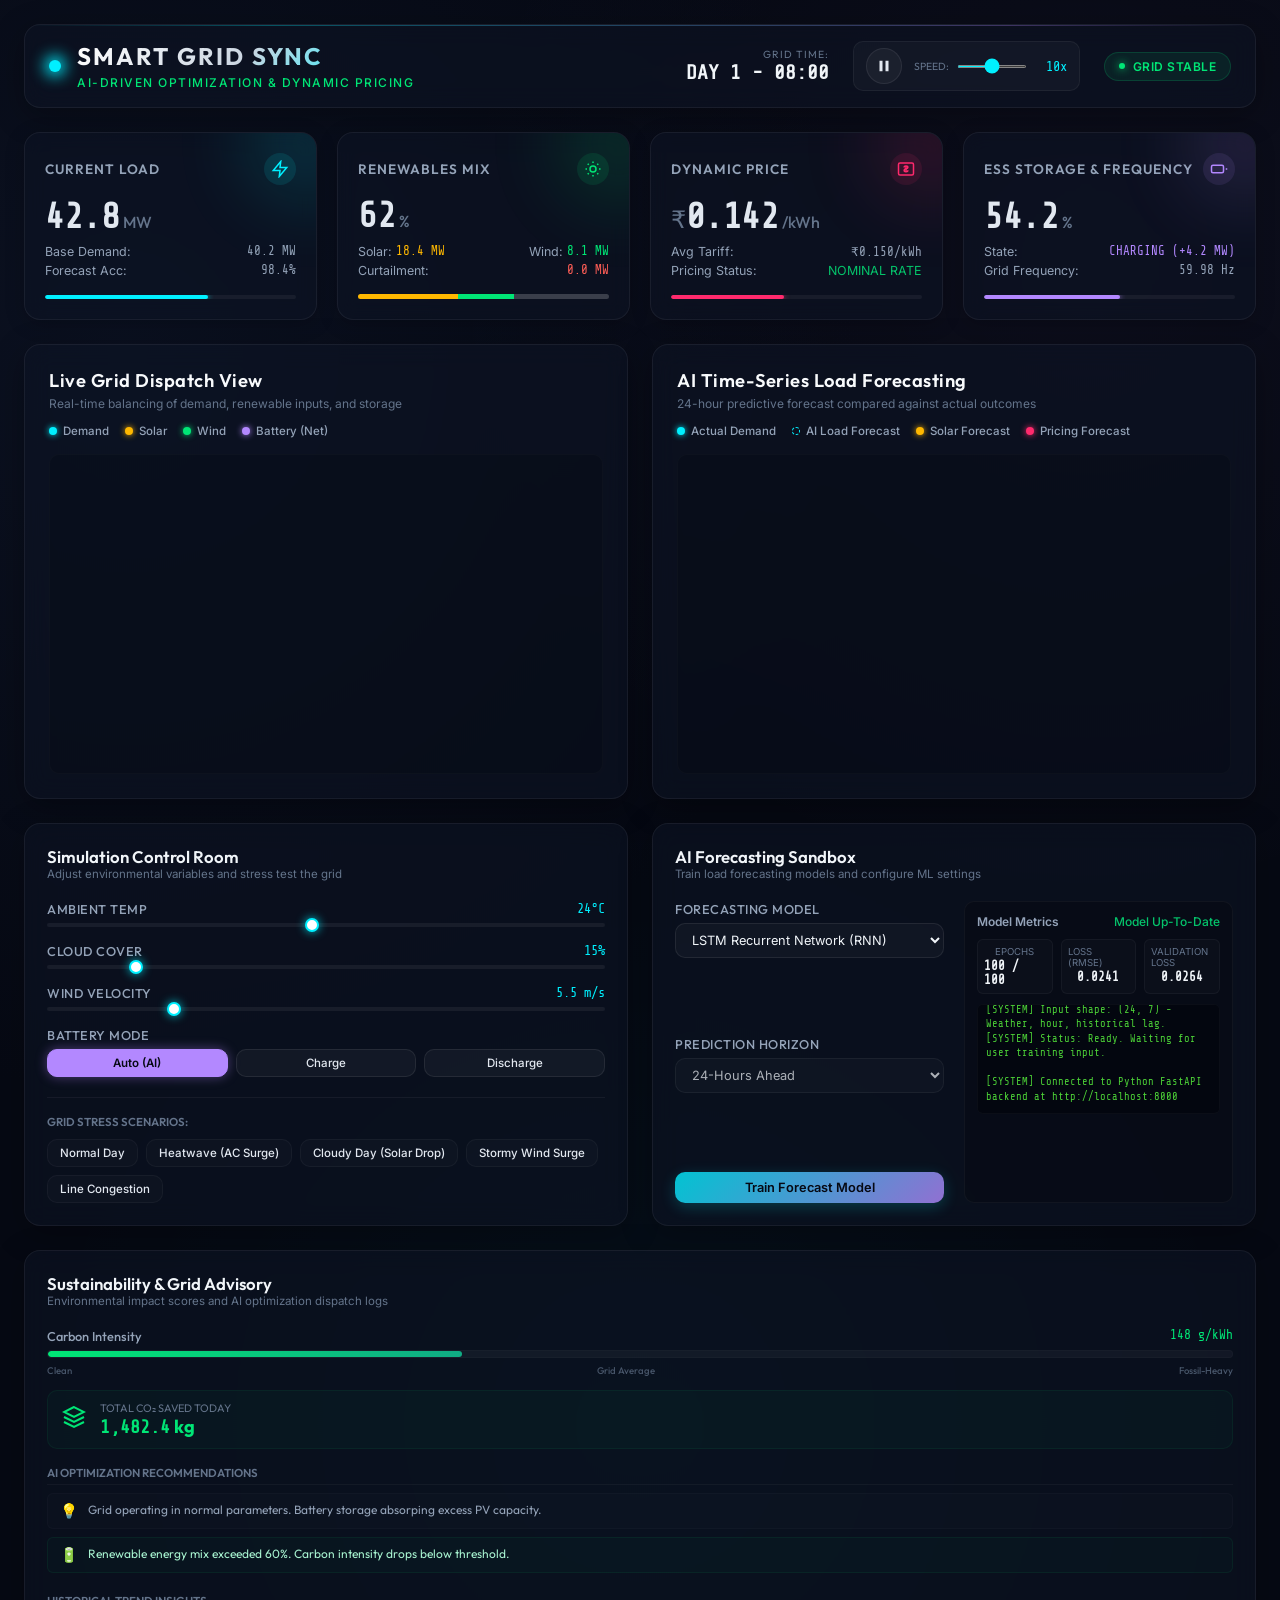
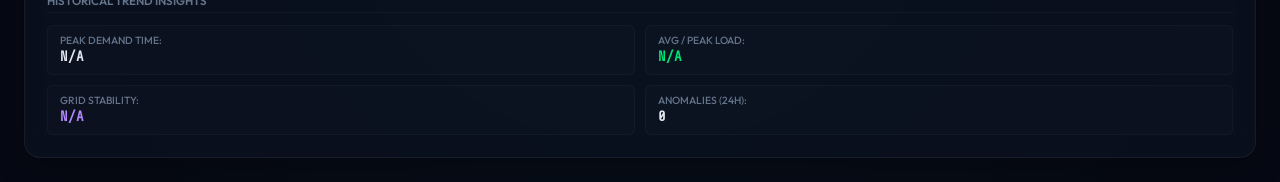
==== frontend/index.html @ a955335d "Implement advanced grid analytics: statistical anomaly detection, 24-hour historical trend analysis," ====
<!DOCTYPE html>
<html lang="en">
<head>
    <meta charset="UTF-8">
    <meta name="viewport" content="width=device-width, initial-scale=1.0">
    <title>Smart Grid Sync | AI-Driven Electricity Pricing & Load Forecasting</title>
    <!-- Modern typography styling -->
    <link rel="preconnect" href="https://fonts.googleapis.com">
    <link rel="preconnect" href="https://fonts.gstatic.com" crossorigin>
    <link href="https://fonts.googleapis.com/css2?family=Outfit:wght@300;400;500;600;700&family=Share+Tech+Mono&family=Inter:wght@300;400;500;600&display=swap" rel="stylesheet">
    <link rel="stylesheet" href="styles.css">
</head>
<body>
    <div class="app-container">
        <!-- Mixed Content Warning Banner (visible only if secure HTTPS pages fail to fetch insecure HTTP localhost API) -->
        <div id="https-warning-banner" class="warning-banner hidden">
            ⚠️ <strong>Mixed Content Alert:</strong> You are accessing this dashboard over secure HTTPS, but your backend runs locally over HTTP. The browser is blocking API requests. Please open the dashboard locally at <a href="http://localhost:8080" class="banner-link">http://localhost:8080</a> to resolve this.
        </div>

        <!-- Main Header -->
        <header class="main-header">
            <div class="brand">
                <div class="logo-glow"></div>
                <div class="logo-text">
                    <h1>SMART GRID SYNC</h1>
                    <span class="subtitle">AI-Driven Optimization & Dynamic Pricing</span>
                </div>
            </div>
            
            <!-- Global Simulation Controls -->
            <div class="sim-controls-panel">
                <div class="sim-time-display">
                    <span class="label">GRID TIME:</span>
                    <span id="grid-clock" class="mono-value">DAY 1 - 08:00</span>
                </div>
                <div class="sim-speed-control">
                    <button id="btn-play-pause" class="btn btn-icon" title="Play/Pause Simulation">
                        <svg viewBox="0 0 24 24" width="18" height="18" fill="currentColor">
                            <path id="play-pause-icon" d="M6 19h4V5H6v14zm8-14v14h4V5h-4z"/>
                        </svg>
                    </button>
                    <div class="speed-slider-container">
                        <span class="slider-label">SPEED:</span>
                        <input type="range" id="sim-speed" min="0" max="4" step="1" value="2">
                        <span id="sim-speed-val" class="mono-label">10x</span>
                    </div>
                </div>
                <div class="grid-status-badge pulse-glow green" id="grid-status">
                    <span class="status-indicator"></span>
                    <span id="grid-status-text">GRID STABLE</span>
                </div>
            </div>
        </header>

        <!-- Top KPI Dashboard Rows -->
        <section class="kpi-section" aria-label="Key Performance Indicators">
            <!-- 1. Grid Load / Demand KPI -->
            <div class="kpi-card" id="card-load">
                <div class="card-glow"></div>
                <div class="kpi-header">
                    <span class="kpi-title">Current Load</span>
                    <div class="kpi-icon blue">
                        <svg viewBox="0 0 24 24" width="18" height="18" stroke="currentColor" fill="none" stroke-width="2">
                            <path d="M13 2L3 14h9l-1 8 10-12h-9l1-8z"/>
                        </svg>
                    </div>
                </div>
                <div class="kpi-body">
                    <div class="kpi-main-val">
                        <span id="val-actual-load" class="mono-value">42.8</span><span class="unit">MW</span>
                    </div>
                    <div class="kpi-sub-row">
                        <span class="kpi-sub-label">Base Demand:</span>
                        <span id="val-base-load" class="mono-value">40.2 MW</span>
                    </div>
                    <div class="kpi-sub-row">
                        <span class="kpi-sub-label">Forecast Acc:</span>
                        <span id="val-forecast-acc" class="mono-value">98.4%</span>
                    </div>
                </div>
                <div class="kpi-footer progress-bar-container">
                    <div class="progress-bar-fill blue" id="bar-load-capacity" style="width: 65%;"></div>
                </div>
            </div>

            <!-- 2. Renewable Energy Mix KPI -->
            <div class="kpi-card" id="card-renewables">
                <div class="card-glow"></div>
                <div class="kpi-header">
                    <span class="kpi-title">Renewables Mix</span>
                    <div class="kpi-icon green">
                        <svg viewBox="0 0 24 24" width="18" height="18" stroke="currentColor" fill="none" stroke-width="2">
                            <path d="M12 2v2M12 20v2M4.93 4.93l1.41 1.41M17.66 17.66l1.41 1.41M2 12h2M20 12h2M6.34 17.66l-1.41 1.41M19.07 4.93l-1.41 1.41"/>
                            <circle cx="12" cy="12" r="4"/>
                        </svg>
                    </div>
                </div>
                <div class="kpi-body">
                    <div class="kpi-main-val">
                        <span id="val-renewable-percent" class="mono-value">62</span><span class="unit">%</span>
                    </div>
                    <div class="kpi-sub-row">
                        <span class="kpi-sub-label">Solar: <span id="val-solar-mw" class="mono-value text-amber">18.4 MW</span></span>
                        <span class="kpi-sub-label">Wind: <span id="val-wind-mw" class="mono-value text-green">8.1 MW</span></span>
                    </div>
                    <div class="kpi-sub-row">
                        <span class="kpi-sub-label">Curtailment:</span>
                        <span id="val-curtailment" class="mono-value red-text">0.0 MW</span>
                    </div>
                </div>
                <div class="kpi-footer renewable-segment-bar">
                    <div class="segment solar" id="bar-solar-pct" style="width: 40%;"></div>
                    <div class="segment wind" id="bar-wind-pct" style="width: 22%;"></div>
                    <div class="segment other" id="bar-other-pct" style="width: 38%;"></div>
                </div>
            </div>

            <!-- 3. Dynamic Tariff Price KPI -->
            <div class="kpi-card" id="card-pricing">
                <div class="card-glow"></div>
                <div class="kpi-header">
                    <span class="kpi-title">Dynamic Price</span>
                    <div class="kpi-icon pink">
                        <svg viewBox="0 0 24 24" width="18" height="18" stroke="currentColor" fill="none" stroke-width="2">
                            <rect x="2" y="4" width="20" height="16" rx="2"/>
                            <line x1="12" y1="8" x2="12" y2="16"/>
                            <path d="M9.5 10c0-1.5 1.5-2 2.5-2s2.5.5 2.5 2c0 2-5 1.5-5 3.5 0 1.5 1.5 2 2.5 2s2.5-.5 2.5-2"/>
                        </svg>
                    </div>
                </div>
                <div class="kpi-body">
                    <div class="kpi-main-val">
                        <span class="currency">₹</span><span id="val-dynamic-price" class="mono-value">0.142</span><span class="unit">/kWh</span>
                    </div>
                    <div class="kpi-sub-row">
                        <span class="kpi-sub-label">Avg Tariff:</span>
                        <span id="val-avg-price" class="mono-value">₹0.150/kWh</span>
                    </div>
                    <div class="kpi-sub-row">
                        <span class="kpi-sub-label">Pricing Status:</span>
                        <span id="val-price-rate" class="rate-status green-text">NOMINAL RATE</span>
                    </div>
                </div>
                <div class="kpi-footer progress-bar-container">
                    <div class="progress-bar-fill pink" id="bar-price-tier" style="width: 45%;"></div>
                </div>
            </div>

            <!-- 4. Battery Storage & Grid Health KPI -->
            <div class="kpi-card" id="card-battery">
                <div class="card-glow"></div>
                <div class="kpi-header">
                    <span class="kpi-title">ESS Storage & Frequency</span>
                    <div class="kpi-icon purple">
                        <svg viewBox="0 0 24 24" width="18" height="18" stroke="currentColor" fill="none" stroke-width="2">
                            <rect x="2" y="7" width="16" height="10" rx="2" ry="2"/>
                            <line x1="22" y1="11" x2="22" y2="13"/>
                        </svg>
                    </div>
                </div>
                <div class="kpi-body">
                    <div class="kpi-main-val">
                        <span id="val-battery-soc" class="mono-value">54.2</span><span class="unit">%</span>
                    </div>
                    <div class="kpi-sub-row">
                        <span class="kpi-sub-label">State:</span>
                        <span id="val-battery-state" class="mono-value text-purple">CHARGING (+4.2 MW)</span>
                    </div>
                    <div class="kpi-sub-row">
                        <span class="kpi-sub-label">Grid Frequency:</span>
                        <span id="val-grid-freq" class="mono-value">59.98 Hz</span>
                    </div>
                </div>
                <div class="kpi-footer progress-bar-container">
                    <div class="progress-bar-fill purple" id="bar-battery-soc" style="width: 54%;"></div>
                </div>
            </div>
        </section>

        <!-- Charts Section (Grid Layout) -->
        <main class="dashboard-grid">
            <!-- Live Grid Operations / Dispatch Chart -->
            <article class="chart-panel" id="panel-dispatch-chart">
                <div class="chart-header">
                    <div class="chart-header-title">
                        <h2>Live Grid Dispatch View</h2>
                        <span class="desc">Real-time balancing of demand, renewable inputs, and storage</span>
                    </div>
                    <div class="chart-legends">
                        <div class="legend-item"><span class="legend-dot load"></span>Demand</div>
                        <div class="legend-item"><span class="legend-dot solar"></span>Solar</div>
                        <div class="legend-item"><span class="legend-dot wind"></span>Wind</div>
                        <div class="legend-item"><span class="legend-dot battery"></span>Battery (Net)</div>
                    </div>
                </div>
                <div class="chart-wrapper">
                    <!-- Responsive SVG Chart -->
                    <svg id="svg-dispatch" class="grid-chart" viewBox="0 0 800 320" preserveAspectRatio="none">
                        <defs>
                            <!-- Gradients for Area Fills -->
                            <linearGradient id="grad-load" x1="0" y1="0" x2="0" y2="1">
                                <stop offset="0%" stop-color="var(--color-load)" stop-opacity="0.25"/>
                                <stop offset="100%" stop-color="var(--color-load)" stop-opacity="0.00"/>
                            </linearGradient>
                            <linearGradient id="grad-solar" x1="0" y1="0" x2="0" y2="1">
                                <stop offset="0%" stop-color="var(--color-solar)" stop-opacity="0.25"/>
                                <stop offset="100%" stop-color="var(--color-solar)" stop-opacity="0.00"/>
                            </linearGradient>
                            <linearGradient id="grad-wind" x1="0" y1="0" x2="0" y2="1">
                                <stop offset="0%" stop-color="var(--color-wind)" stop-opacity="0.20"/>
                                <stop offset="100%" stop-color="var(--color-wind)" stop-opacity="0.00"/>
                            </linearGradient>
                            
                            <!-- Drop Shadow Glow Filter for Lines -->
                            <filter id="glow-filter" x="-20%" y="-20%" width="140%" height="140%">
                                <feGaussianBlur stdDeviation="3" result="blur" />
                                <feComposite in="SourceGraphic" in2="blur" operator="over" />
                            </filter>
                        </defs>
                        <!-- Chart contents will be dynamically injected by JavaScript -->
                    </svg>
                    <!-- Custom Floating Tooltip -->
                    <div id="dispatch-tooltip" class="chart-tooltip hidden"></div>
                </div>
            </article>

            <!-- AI Forecasting Chart -->
            <article class="chart-panel" id="panel-forecast-chart">
                <div class="chart-header">
                    <div class="chart-header-title">
                        <h2>AI Time-Series Load Forecasting</h2>
                        <span class="desc">24-hour predictive forecast compared against actual outcomes</span>
                    </div>
                    <div class="chart-legends">
                        <div class="legend-item"><span class="legend-dot load"></span>Actual Demand</div>
                        <div class="legend-item"><span class="legend-dot forecast dashed"></span>AI Load Forecast</div>
                        <div class="legend-item"><span class="legend-dot solar dashed"></span>Solar Forecast</div>
                        <div class="legend-item"><span class="legend-dot price-legend"></span>Pricing Forecast</div>
                    </div>
                </div>
                <div class="chart-wrapper">
                    <!-- Responsive SVG Chart -->
                    <svg id="svg-forecast" class="grid-chart" viewBox="0 0 800 320" preserveAspectRatio="none">
                        <defs>
                            <linearGradient id="grad-forecast" x1="0" y1="0" x2="0" y2="1">
                                <stop offset="0%" stop-color="var(--color-forecast)" stop-opacity="0.15"/>
                                <stop offset="100%" stop-color="var(--color-forecast)" stop-opacity="0.00"/>
                            </linearGradient>
                        </defs>
                        <!-- Chart contents will be dynamically injected by JavaScript -->
                    </svg>
                    <!-- Custom Floating Tooltip -->
                    <div id="forecast-tooltip" class="chart-tooltip hidden"></div>
                </div>
            </article>
        </main>

        <!-- Bottom Management Panels (Control, ML Sandbox, Sustainability) -->
        <section class="management-section" aria-label="Management Panels">
            <!-- 1. Grid Control Center -->
            <div class="glass-panel" id="panel-controls">
                <div class="panel-header">
                    <h3>Simulation Control Room</h3>
                    <span class="panel-subtitle">Adjust environmental variables and stress test the grid</span>
                </div>
                
                <div class="control-grid">
                    <!-- Weather Sliders -->
                    <div class="control-group">
                        <div class="control-header">
                            <span class="control-label">Ambient Temp</span>
                            <span id="val-ctrl-temp" class="mono-label">24°C</span>
                        </div>
                        <input type="range" id="slider-temp" min="5" max="45" value="24" class="styled-range">
                    </div>

                    <div class="control-group">
                        <div class="control-header">
                            <span class="control-label">Cloud Cover</span>
                            <span id="val-ctrl-clouds" class="mono-label">15%</span>
                        </div>
                        <input type="range" id="slider-clouds" min="0" max="100" value="15" class="styled-range">
                    </div>

                    <div class="control-group">
                        <div class="control-header">
                            <span class="control-label">Wind Velocity</span>
                            <span id="val-ctrl-wind" class="mono-label">5.5 m/s</span>
                        </div>
                        <input type="range" id="slider-wind" min="0" max="25" step="0.5" value="5.5" class="styled-range">
                    </div>

                    <!-- Battery Control Mode -->
                    <div class="control-group">
                        <span class="control-label">Battery Mode</span>
                        <div class="battery-mode-buttons">
                            <button id="btn-bat-auto" class="btn btn-small active">Auto (AI)</button>
                            <button id="btn-bat-charge" class="btn btn-small">Charge</button>
                            <button id="btn-bat-discharge" class="btn btn-small">Discharge</button>
                        </div>
                    </div>
                </div>

                <!-- Scenario Hotkeys -->
                <div class="scenarios-container">
                    <span class="scenarios-label">Grid Stress Scenarios:</span>
                    <div class="scenario-buttons">
                        <button class="btn btn-scenario" data-scenario="normal">Normal Day</button>
                        <button class="btn btn-scenario" data-scenario="heatwave">Heatwave (AC Surge)</button>
                        <button class="btn btn-scenario" data-scenario="cloudy">Cloudy Day (Solar Drop)</button>
                        <button class="btn btn-scenario" data-scenario="storm">Stormy Wind Surge</button>
                        <button class="btn btn-scenario" data-scenario="congestion">Line Congestion</button>
                    </div>
                </div>
            </div>

            <!-- 2. AI Forecasting Sandbox -->
            <div class="glass-panel" id="panel-ai-sandbox">
                <div class="panel-header">
                    <h3>AI Forecasting Sandbox</h3>
                    <span class="panel-subtitle">Train load forecasting models and configure ML settings</span>
                </div>
                
                <div class="ai-sandbox-grid">
                    <div class="ai-settings">
                        <div class="control-group">
                            <span class="control-label">Forecasting Model</span>
                            <select id="select-ml-model" class="styled-select">
                                <option value="lstm">LSTM Recurrent Network (RNN)</option>
                                <option value="xgboost">XGBoost Regressor (Tree Ensemble)</option>
                                <option value="linear">Ridge Regression (Linear)</option>
                            </select>
                        </div>
                        
                        <div class="control-group">
                            <span class="control-label">Prediction Horizon</span>
                            <select id="select-horizon" class="styled-select" disabled>
                                <option value="24">24-Hours Ahead</option>
                            </select>
                        </div>

                        <button id="btn-train-model" class="btn btn-primary btn-full-width">
                            <span class="btn-text">Train Forecast Model</span>
                            <div class="train-loader hidden"></div>
                        </button>
                    </div>

                    <!-- Visual Training Console -->
                    <div class="training-console">
                        <div class="console-header">
                            <span class="console-title">Model Metrics</span>
                            <span id="training-status" class="console-status-text idle">Model Up-To-Date</span>
                        </div>
                        <div class="metrics-grid">
                            <div class="metric-box">
                                <span class="m-label">Epochs</span>
                                <span id="m-val-epochs" class="m-val">100 / 100</span>
                            </div>
                            <div class="metric-box">
                                <span class="m-label">Loss (RMSE)</span>
                                <span id="m-val-loss" class="m-val">0.0241</span>
                            </div>
                            <div class="metric-box">
                                <span class="m-label">Validation Loss</span>
                                <span id="m-val-val-loss" class="m-val">0.0264</span>
                            </div>
                        </div>
                        <div class="console-logs-wrapper">
                            <div class="console-logs" id="console-logs-text">
[SYSTEM] Forecasting engine loaded with pre-trained weights.
[SYSTEM] Model: Deep Neural Network (MLP)
[SYSTEM] Input shape: (24, 7) - Weather, hour, historical lag.
[SYSTEM] Status: Ready. Waiting for user training input.
                            </div>
                        </div>
                    </div>
                </div>
            </div>

            <!-- 3. Grid Sustainability & Dispatch Log -->
            <div class="glass-panel" id="panel-sustainability">
                <div class="panel-header">
                    <h3>Sustainability & Grid Advisory</h3>
                    <span class="panel-subtitle">Environmental impact scores and AI optimization dispatch logs</span>
                </div>

                <div class="sustain-grid">
                    <div class="sustain-metrics">
                        <!-- Carbon Intensity Meter -->
                        <div class="intensity-tracker">
                            <div class="intensity-label">
                                <span>Carbon Intensity</span>
                                <span id="val-carbon-intensity" class="mono-value text-green">148 g/kWh</span>
                            </div>
                            <div class="intensity-bar-bg">
                                <div id="bar-carbon-intensity" class="intensity-bar-fill green" style="width: 35%;"></div>
                            </div>
                            <div class="intensity-scale">
                                <span>Clean</span>
                                <span>Grid Average</span>
                                <span>Fossil-Heavy</span>
                            </div>
                        </div>

                        <!-- Carbon Saved Count -->
                        <div class="co2-saved-card">
                            <div class="saved-icon">
                                <svg viewBox="0 0 24 24" width="24" height="24" stroke="currentColor" fill="none" stroke-width="2">
                                    <path d="M12 2L2 7l10 5 10-5-10-5zM2 17l10 5 10-5M2 12l10 5 10-5"/>
                                </svg>
                            </div>
                            <div class="saved-details">
                                <span class="label">Total CO₂ Saved Today</span>
                                <span class="saved-value text-green"><span id="val-co2-saved" class="mono-value">1,482.4</span> kg</span>
                            </div>
                        </div>
                    </div>

                    <!-- AI Dispatch Advisor Log -->
                    <div class="dispatch-advisor-panel">
                        <div class="advisor-header">
                            <span>AI Optimization Recommendations</span>
                        </div>
                        <div class="advisor-list" id="advisor-list-container">
                            <div class="advisor-item normal">
                                <div class="adv-icon">💡</div>
                                <div class="adv-text">Grid operating in normal parameters. Battery storage absorping excess PV capacity.</div>
                            </div>
                            <div class="advisor-item positive">
                                <div class="adv-icon">🔋</div>
                                <div class="adv-text">Renewable energy mix exceeded 60%. Carbon intensity drops below threshold.</div>
                            </div>
                        </div>
                    </div>

                    <!-- Historical Grid Trends Panel -->
                    <div class="grid-trends-panel">
                        <div class="advisor-header">
                            <span>Historical Trend Insights</span>
                        </div>
                        <div class="trends-container">
                            <div class="trend-item">
                                <span class="trend-label">Peak Demand Time:</span>
                                <span id="trend-peak-time" class="mono-value text-blue">N/A</span>
                            </div>
                            <div class="trend-item">
                                <span class="trend-label">Avg / Peak Load:</span>
                                <span id="trend-load-stats" class="mono-value text-green">N/A</span>
                            </div>
                            <div class="trend-item">
                                <span class="trend-label">Grid Stability:</span>
                                <span id="trend-stability" class="mono-value text-purple">N/A</span>
                            </div>
                            <div class="trend-item">
                                <span class="trend-label">Anomalies (24h):</span>
                                <span id="trend-anomalies" class="mono-value text-pink">0</span>
                            </div>
                        </div>
                    </div>
                </div>
            </div>
        </section>
    </div>

    <!-- Scripts -->
    <script src="app.js"></script>
</body>
</html>
---- frontend/styles.css ----
/* ==========================================================================
   SMART GRID SYNC - PREMIUM CSS DESIGN SYSTEM
   ========================================================================== */

/* Variables & Theme configuration */
:root {
    --color-bg: #060913;
    --color-panel-bg: rgba(13, 20, 38, 0.55);
    --color-panel-bg-solid: #0d1426;
    --color-border: rgba(255, 255, 255, 0.06);
    --color-border-glow: rgba(0, 240, 255, 0.15);
    
    /* Active colors - HSL Tailored */
    --color-load: #00f0ff;          /* Cyber Blue */
    --color-solar: #ffb800;         /* Amber Gold */
    --color-wind: #00e676;          /* Electric Emerald */
    --color-battery: #b388ff;       /* Purple Rain */
    --color-price: #ff2a6d;         /* Hot Pink */
    --color-forecast: #00f0ff;
    
    /* Secondary & Alert states */
    --color-success: #05c46b;
    --color-warning: #ff5e57;
    --color-neutral: #575fcf;
    
    /* Typography */
    --font-primary: 'Outfit', -apple-system, BlinkMacSystemFont, "Segoe UI", Roboto, sans-serif;
    --font-interface: 'Inter', sans-serif;
    --font-mono: 'Share Tech Mono', monospace;
    
    /* Layout Sizes */
    --border-radius-lg: 16px;
    --border-radius-md: 10px;
    --border-radius-sm: 6px;
    
    --transition-smooth: all 0.3s cubic-bezier(0.4, 0, 0.2, 1);
}

/* Base resets & scrollbars */
* {
    margin: 0;
    padding: 0;
    box-sizing: border-box;
    -webkit-font-smoothing: antialiased;
}

body {
    background-color: var(--color-bg);
    background-image: 
        radial-gradient(circle at 10% 20%, rgba(13, 20, 38, 0.7) 0%, transparent 40%),
        radial-gradient(circle at 85% 15%, rgba(179, 136, 255, 0.04) 0%, transparent 35%),
        radial-gradient(circle at 50% 80%, rgba(0, 240, 255, 0.03) 0%, transparent 40%);
    color: #e2e8f0;
    font-family: var(--font-primary);
    min-height: 100vh;
    padding: 24px;
    overflow-x: hidden;
}

/* Custom Scrollbar for premium feel */
::-webkit-scrollbar {
    width: 6px;
    height: 6px;
}
::-webkit-scrollbar-track {
    background: rgba(255, 255, 255, 0.01);
}
::-webkit-scrollbar-thumb {
    background: rgba(255, 255, 255, 0.1);
    border-radius: 4px;
}
::-webkit-scrollbar-thumb:hover {
    background: rgba(0, 240, 255, 0.3);
}

.app-container {
    max-width: 1600px;
    margin: 0 auto;
    display: flex;
    flex-direction: column;
    gap: 24px;
}

/* ==========================================================================
   HEADER SECTION
   ========================================================================== */

.main-header {
    display: flex;
    justify-content: space-between;
    align-items: center;
    padding: 16px 24px;
    background: var(--color-panel-bg);
    backdrop-filter: blur(12px);
    -webkit-backdrop-filter: blur(12px);
    border: 1px solid var(--color-border);
    border-radius: var(--border-radius-lg);
    box-shadow: 0 8px 32px 0 rgba(0, 0, 0, 0.3);
    position: relative;
    overflow: hidden;
}

.main-header::before {
    content: '';
    position: absolute;
    top: 0;
    left: 0;
    right: 0;
    height: 1px;
    background: linear-gradient(90deg, transparent, rgba(0, 240, 255, 0.3) 20%, rgba(179, 136, 255, 0.3) 80%, transparent);
}

.brand {
    display: flex;
    align-items: center;
    gap: 16px;
}

.logo-glow {
    width: 12px;
    height: 12px;
    background: var(--color-load);
    border-radius: 50%;
    box-shadow: 0 0 15px 4px var(--color-load);
    animation: heartbeat 2.5s infinite ease-in-out;
}

.logo-text h1 {
    font-size: 1.5rem;
    font-weight: 700;
    letter-spacing: 2px;
    background: linear-gradient(135deg, #ffffff 0%, #cbd5e1 50%, #00f0ff 100%);
    -webkit-background-clip: text;
    -webkit-text-fill-color: transparent;
}

.logo-text .subtitle {
    font-size: 0.75rem;
    font-family: var(--font-interface);
    color: var(--color-wind);
    letter-spacing: 1.5px;
    text-transform: uppercase;
    font-weight: 500;
}

/* Simulation Controls */
.sim-controls-panel {
    display: flex;
    align-items: center;
    gap: 24px;
}

.sim-time-display {
    display: flex;
    flex-direction: column;
    align-items: flex-end;
}

.sim-time-display .label {
    font-size: 0.65rem;
    color: #64748b;
    letter-spacing: 1px;
}

#grid-clock {
    font-size: 1.25rem;
    font-weight: 600;
    color: #f1f5f9;
}

.sim-speed-control {
    display: flex;
    align-items: center;
    background: rgba(255, 255, 255, 0.03);
    border: 1px solid rgba(255, 255, 255, 0.05);
    border-radius: var(--border-radius-md);
    padding: 6px 12px;
    gap: 12px;
}

.speed-slider-container {
    display: flex;
    align-items: center;
    gap: 8px;
}

.speed-slider-container .slider-label {
    font-size: 0.65rem;
    color: #64748b;
}

#sim-speed {
    width: 70px;
    height: 3px;
    accent-color: var(--color-load);
    cursor: pointer;
}

.mono-label {
    font-family: var(--font-mono);
    font-size: 0.85rem;
    color: var(--color-load);
    min-width: 32px;
    text-align: right;
}

.grid-status-badge {
    display: flex;
    align-items: center;
    gap: 8px;
    padding: 6px 14px;
    border-radius: 20px;
    font-family: var(--font-interface);
    font-size: 0.75rem;
    font-weight: 600;
    letter-spacing: 0.5px;
    border: 1px solid rgba(255, 255, 255, 0.05);
}

.grid-status-badge .status-indicator {
    width: 6px;
    height: 6px;
    border-radius: 50%;
}

/* Badge variants */
.grid-status-badge.green {
    background: rgba(5, 196, 107, 0.1);
    color: var(--color-wind);
    border-color: rgba(5, 196, 107, 0.2);
}
.grid-status-badge.green .status-indicator {
    background: var(--color-wind);
    box-shadow: 0 0 8px var(--color-wind);
}

.grid-status-badge.yellow {
    background: rgba(255, 184, 0, 0.1);
    color: var(--color-solar);
    border-color: rgba(255, 184, 0, 0.2);
}
.grid-status-badge.yellow .status-indicator {
    background: var(--color-solar);
    box-shadow: 0 0 8px var(--color-solar);
}

.grid-status-badge.red {
    background: rgba(255, 42, 109, 0.1);
    color: var(--color-price);
    border-color: rgba(255, 42, 109, 0.2);
}
.grid-status-badge.red .status-indicator {
    background: var(--color-price);
    box-shadow: 0 0 8px var(--color-price);
}

/* Pulse glow keyframe */
@keyframes pulse-active {
    0% { box-shadow: 0 0 0 0 rgba(0, 240, 255, 0.4); }
    70% { box-shadow: 0 0 0 10px rgba(0, 240, 255, 0); }
    100% { box-shadow: 0 0 0 0 rgba(0, 240, 255, 0); }
}

/* ==========================================================================
   KPI SECTION
   ========================================================================== */

.kpi-section {
    display: grid;
    grid-template-columns: repeat(auto-fit, minmax(280px, 1fr));
    gap: 20px;
}

.kpi-card {
    background: var(--color-panel-bg);
    border: 1px solid var(--color-border);
    border-radius: var(--border-radius-lg);
    padding: 20px;
    position: relative;
    overflow: hidden;
    backdrop-filter: blur(10px);
    -webkit-backdrop-filter: blur(10px);
    box-shadow: 0 4px 20px rgba(0, 0, 0, 0.2);
    display: flex;
    flex-direction: column;
    justify-content: space-between;
    transition: var(--transition-smooth);
}

.kpi-card:hover {
    transform: translateY(-4px);
    border-color: rgba(255, 255, 255, 0.12);
    box-shadow: 0 8px 30px rgba(0, 0, 0, 0.4);
}

.card-glow {
    position: absolute;
    top: -50px;
    right: -50px;
    width: 120px;
    height: 120px;
    border-radius: 50%;
    filter: blur(40px);
    opacity: 0.15;
    pointer-events: none;
    transition: var(--transition-smooth);
}

#card-load .card-glow { background: var(--color-load); }
#card-renewables .card-glow { background: var(--color-wind); }
#card-pricing .card-glow { background: var(--color-price); }
#card-battery .card-glow { background: var(--color-battery); }

.kpi-header {
    display: flex;
    justify-content: space-between;
    align-items: center;
    margin-bottom: 12px;
}

.kpi-title {
    font-size: 0.85rem;
    font-weight: 600;
    color: #94a3b8;
    text-transform: uppercase;
    letter-spacing: 1px;
}

.kpi-icon {
    width: 32px;
    height: 32px;
    border-radius: 50%;
    display: flex;
    align-items: center;
    justify-content: center;
    background: rgba(255, 255, 255, 0.03);
}

.kpi-icon.blue { color: var(--color-load); background: rgba(0, 240, 255, 0.1); }
.kpi-icon.green { color: var(--color-wind); background: rgba(0, 230, 118, 0.1); }
.kpi-icon.pink { color: var(--color-price); background: rgba(255, 42, 109, 0.1); }
.kpi-icon.purple { color: var(--color-battery); background: rgba(179, 136, 255, 0.1); }

.kpi-body {
    margin-bottom: 16px;
}

.kpi-main-val {
    font-family: var(--font-mono);
    font-size: 2.2rem;
    font-weight: 600;
    line-height: 1.1;
    margin-bottom: 8px;
    letter-spacing: -0.5px;
}

.mono-value {
    font-family: var(--font-mono);
}

.unit {
    font-size: 1rem;
    font-family: var(--font-primary);
    font-weight: 500;
    color: #64748b;
    margin-left: 4px;
}

.currency {
    font-size: 1.5rem;
    font-family: var(--font-primary);
    font-weight: 400;
    color: #64748b;
}

.kpi-sub-row {
    display: flex;
    justify-content: space-between;
    font-size: 0.78rem;
    color: #94a3b8;
    margin-top: 4px;
    font-family: var(--font-interface);
}

.kpi-sub-label {
    display: flex;
    gap: 4px;
}

/* Highlight text colors */
.text-amber { color: var(--color-solar) !important; }
.text-green { color: var(--color-wind) !important; }
.text-purple { color: var(--color-battery) !important; }
.red-text { color: var(--color-warning) !important; }
.green-text { color: var(--color-success) !important; }

/* Footers progress bars */
.progress-bar-container {
    height: 4px;
    background: rgba(255, 255, 255, 0.05);
    border-radius: 2px;
    overflow: hidden;
}

.progress-bar-fill {
    height: 100%;
    border-radius: 2px;
    width: 0;
    transition: width 0.5s ease-out;
}

.progress-bar-fill.blue { background: var(--color-load); box-shadow: 0 0 6px var(--color-load); }
.progress-bar-fill.pink { background: var(--color-price); box-shadow: 0 0 6px var(--color-price); }
.progress-bar-fill.purple { background: var(--color-battery); box-shadow: 0 0 6px var(--color-battery); }

/* Multi-segmented bar for renewables mix */
.renewable-segment-bar {
    height: 5px;
    background: rgba(255, 255, 255, 0.05);
    border-radius: 3px;
    display: flex;
    overflow: hidden;
}

.renewable-segment-bar .segment {
    height: 100%;
    transition: width 0.5s ease-out;
}

.renewable-segment-bar .segment.solar { background: var(--color-solar); }
.renewable-segment-bar .segment.wind { background: var(--color-wind); }
.renewable-segment-bar .segment.other { background: rgba(255, 255, 255, 0.15); }

/* ==========================================================================
   CHARTS SECTION
   ========================================================================== */

.dashboard-grid {
    display: grid;
    grid-template-columns: 1fr 1fr;
    gap: 24px;
}

@media (max-width: 1100px) {
    .dashboard-grid {
        grid-template-columns: 1fr;
    }
}

.chart-panel {
    background: var(--color-panel-bg);
    border: 1px solid var(--color-border);
    border-radius: var(--border-radius-lg);
    padding: 24px;
    backdrop-filter: blur(12px);
    -webkit-backdrop-filter: blur(12px);
    box-shadow: 0 8px 32px 0 rgba(0, 0, 0, 0.3);
    display: flex;
    flex-direction: column;
    gap: 16px;
}

.chart-header {
    display: flex;
    justify-content: space-between;
    align-items: flex-start;
    flex-wrap: wrap;
    gap: 12px;
}

.chart-header-title h2 {
    font-size: 1.15rem;
    font-weight: 600;
    color: #f8fafc;
    letter-spacing: 0.5px;
}

.chart-header-title .desc {
    font-size: 0.75rem;
    font-family: var(--font-interface);
    color: #64748b;
}

.chart-legends {
    display: flex;
    gap: 16px;
    font-family: var(--font-interface);
    font-size: 0.72rem;
    font-weight: 500;
    color: #94a3b8;
}

.legend-item {
    display: flex;
    align-items: center;
    gap: 6px;
}

.legend-dot {
    width: 8px;
    height: 8px;
    border-radius: 50%;
    display: inline-block;
}

.legend-dot.load { background: var(--color-load); box-shadow: 0 0 6px var(--color-load); }
.legend-dot.solar { background: var(--color-solar); box-shadow: 0 0 6px var(--color-solar); }
.legend-dot.wind { background: var(--color-wind); box-shadow: 0 0 6px var(--color-wind); }
.legend-dot.battery { background: var(--color-battery); box-shadow: 0 0 6px var(--color-battery); }
.legend-dot.forecast { background: var(--color-load); }
.legend-dot.forecast.dashed { border: 1.5px dashed var(--color-load); background: transparent; }
.legend-dot.price-legend { background: var(--color-price); box-shadow: 0 0 6px var(--color-price); }

.chart-wrapper {
    position: relative;
    width: 100%;
    height: 320px;
    background: rgba(0, 0, 0, 0.15);
    border: 1px solid rgba(255, 255, 255, 0.02);
    border-radius: var(--border-radius-md);
    padding: 12px;
}

.grid-chart {
    width: 100%;
    height: 100%;
    overflow: visible;
}

/* Custom styling for SVG SVG Chart paths */
.grid-chart .axis-line {
    stroke: rgba(255, 255, 255, 0.08);
    stroke-width: 1px;
}

.grid-chart .grid-line {
    stroke: rgba(255, 255, 255, 0.03);
    stroke-width: 1px;
}

.grid-chart .axis-text {
    fill: #475569;
    font-size: 10px;
    font-family: var(--font-mono);
}

.grid-chart .chart-path {
    fill: none;
    stroke-width: 2.5px;
    stroke-linecap: round;
    stroke-linejoin: round;
    transition: stroke-dasharray 0.5s ease;
}

/* SVG Line Colors with filter glows */
.grid-chart .path-load { stroke: var(--color-load); filter: url(#glow-filter); }
.grid-chart .path-solar { stroke: var(--color-solar); filter: url(#glow-filter); }
.grid-chart .path-wind { stroke: var(--color-wind); filter: url(#glow-filter); }
.grid-chart .path-battery { stroke: var(--color-battery); filter: url(#glow-filter); }
.grid-chart .path-price { stroke: var(--color-price); filter: url(#glow-filter); }

/* SVG Line Forecast Dash Style */
.grid-chart .path-forecast {
    stroke: var(--color-load);
    stroke-dasharray: 4 4;
}

.grid-chart .path-solar-forecast {
    stroke: var(--color-solar);
    stroke-dasharray: 4 4;
}

.grid-chart .path-price-forecast {
    stroke: var(--color-price);
    stroke-dasharray: 4 4;
}

.grid-chart .interactive-line {
    stroke: rgba(255, 255, 255, 0.2);
    stroke-width: 1px;
    stroke-dasharray: 2 2;
}

.grid-chart .hover-dot {
    stroke-width: 2px;
    fill: #060913;
    r: 4px;
}
.grid-chart .hover-dot.load { stroke: var(--color-load); }
.grid-chart .hover-dot.solar { stroke: var(--color-solar); }
.grid-chart .hover-dot.wind { stroke: var(--color-wind); }
.grid-chart .hover-dot.battery { stroke: var(--color-battery); }
.grid-chart .hover-dot.forecast { stroke: var(--color-load); }
.grid-chart .hover-dot.price { stroke: var(--color-price); }

/* Tooltip design */
.chart-tooltip {
    position: absolute;
    background: rgba(13, 20, 38, 0.95);
    border: 1px solid rgba(255, 255, 255, 0.12);
    border-radius: var(--border-radius-md);
    padding: 10px 14px;
    box-shadow: 0 10px 25px rgba(0,0,0,0.5);
    pointer-events: none;
    z-index: 10;
    font-family: var(--font-interface);
    font-size: 0.72rem;
    color: #e2e8f0;
    display: flex;
    flex-direction: column;
    gap: 4px;
    backdrop-filter: blur(8px);
    -webkit-backdrop-filter: blur(8px);
    transition: opacity 0.15s ease-out, transform 0.1s ease-out;
}

.chart-tooltip.hidden {
    opacity: 0;
}

.chart-tooltip .title {
    font-weight: 600;
    color: #f1f5f9;
    margin-bottom: 4px;
    border-bottom: 1px solid rgba(255, 255, 255, 0.08);
    padding-bottom: 2px;
    font-family: var(--font-mono);
}

.chart-tooltip .row {
    display: flex;
    justify-content: space-between;
    gap: 20px;
}

.chart-tooltip .row .val {
    font-family: var(--font-mono);
    font-weight: 600;
}

/* ==========================================================================
   BOTTOM PANELS
   ========================================================================== */

.management-section {
    display: grid;
    grid-template-columns: 1.1fr 1.3fr 1.1fr;
    gap: 24px;
}

@media (max-width: 1300px) {
    .management-section {
        grid-template-columns: 1fr 1fr;
    }
    .management-section > #panel-sustainability {
        grid-column: span 2;
    }
}

@media (max-width: 800px) {
    .management-section {
        grid-template-columns: 1fr;
    }
    .management-section > #panel-sustainability {
        grid-column: span 1;
    }
}

.glass-panel {
    background: var(--color-panel-bg);
    border: 1px solid var(--color-border);
    border-radius: var(--border-radius-lg);
    padding: 22px;
    backdrop-filter: blur(12px);
    -webkit-backdrop-filter: blur(12px);
    box-shadow: 0 8px 32px 0 rgba(0, 0, 0, 0.25);
    display: flex;
    flex-direction: column;
    gap: 20px;
}

.panel-header {
    display: flex;
    flex-direction: column;
}

.panel-header h3 {
    font-size: 1.05rem;
    font-weight: 600;
    color: #f1f5f9;
}

.panel-subtitle {
    font-size: 0.72rem;
    font-family: var(--font-interface);
    color: #64748b;
}

/* Form elements & controls styling */
.control-grid {
    display: flex;
    flex-direction: column;
    gap: 16px;
}

.control-group {
    display: flex;
    flex-direction: column;
    gap: 6px;
}

.control-header {
    display: flex;
    justify-content: space-between;
    align-items: center;
}

.control-label {
    font-size: 0.8rem;
    font-weight: 500;
    color: #94a3b8;
    text-transform: uppercase;
    letter-spacing: 0.5px;
}

/* Range Sliders */
.styled-range {
    -webkit-appearance: none;
    appearance: none;
    width: 100%;
    height: 4px;
    background: rgba(255, 255, 255, 0.06);
    border-radius: 2px;
    outline: none;
    accent-color: var(--color-load);
}

.styled-range::-webkit-slider-thumb {
    -webkit-appearance: none;
    appearance: none;
    width: 14px;
    height: 14px;
    border-radius: 50%;
    background: #ffffff;
    box-shadow: 0 0 10px rgba(0, 240, 255, 0.8);
    cursor: pointer;
    border: 2px solid var(--color-load);
    transition: transform 0.1s;
}

.styled-range::-webkit-slider-thumb:hover {
    transform: scale(1.2);
}

/* Styled Select */
.styled-select {
    background: rgba(255, 255, 255, 0.03);
    border: 1px solid rgba(255, 255, 255, 0.08);
    border-radius: var(--border-radius-md);
    padding: 8px 12px;
    color: #f1f5f9;
    font-family: var(--font-interface);
    font-size: 0.8rem;
    outline: none;
    cursor: pointer;
    transition: var(--transition-smooth);
}

.styled-select:focus {
    border-color: var(--color-load);
    box-shadow: 0 0 10px rgba(0, 240, 255, 0.15);
}

.styled-select option {
    background-color: var(--color-panel-bg-solid);
    color: #f1f5f9;
}

/* Buttons */
.btn {
    background: rgba(255, 255, 255, 0.04);
    border: 1px solid rgba(255, 255, 255, 0.08);
    border-radius: var(--border-radius-md);
    padding: 8px 16px;
    color: #e2e8f0;
    font-family: var(--font-interface);
    font-size: 0.8rem;
    font-weight: 500;
    cursor: pointer;
    transition: var(--transition-smooth);
    display: inline-flex;
    align-items: center;
    justify-content: center;
    gap: 8px;
}

.btn:hover {
    background: rgba(255, 255, 255, 0.08);
    border-color: rgba(255, 255, 255, 0.15);
    color: #ffffff;
}

.btn-icon {
    width: 36px;
    height: 36px;
    padding: 0;
    border-radius: 50%;
}

.btn-icon:hover {
    color: var(--color-load);
    border-color: rgba(0, 240, 255, 0.3);
    box-shadow: 0 0 12px rgba(0, 240, 255, 0.15);
}

.btn-small {
    padding: 6px 12px;
    font-size: 0.72rem;
}

.btn-primary {
    background: linear-gradient(135deg, rgba(0, 240, 255, 0.8) 0%, rgba(179, 136, 255, 0.8) 100%);
    border: none;
    color: #060913;
    font-weight: 600;
    box-shadow: 0 4px 15px rgba(0, 240, 255, 0.2);
}

.btn-primary:hover {
    background: linear-gradient(135deg, rgba(0, 240, 255, 1) 0%, rgba(179, 136, 255, 1) 100%);
    box-shadow: 0 4px 20px rgba(0, 240, 255, 0.35);
    transform: translateY(-1px);
}

.btn-full-width {
    width: 100%;
}

.battery-mode-buttons {
    display: grid;
    grid-template-columns: repeat(3, 1fr);
    gap: 8px;
}

.battery-mode-buttons .btn.active {
    background: var(--color-battery);
    border-color: var(--color-battery);
    color: #060913;
    font-weight: 600;
    box-shadow: 0 0 12px rgba(179, 136, 255, 0.4);
}

/* Scenario Panel */
.scenarios-container {
    display: flex;
    flex-direction: column;
    gap: 10px;
    border-top: 1px solid rgba(255, 255, 255, 0.05);
    padding-top: 16px;
}

.scenarios-label {
    font-size: 0.72rem;
    font-weight: 600;
    color: #64748b;
    text-transform: uppercase;
}

.scenario-buttons {
    display: flex;
    flex-wrap: wrap;
    gap: 8px;
}

.btn-scenario {
    padding: 6px 12px;
    font-size: 0.72rem;
    background: rgba(255, 255, 255, 0.02);
    border-color: rgba(255, 255, 255, 0.04);
}

.btn-scenario:hover {
    border-color: var(--color-load);
    background: rgba(0, 240, 255, 0.03);
    color: var(--color-load);
}

.btn-scenario.active {
    border-color: var(--color-load);
    background: rgba(0, 240, 255, 0.08);
    color: var(--color-load);
    box-shadow: 0 0 10px rgba(0, 240, 255, 0.1);
}

/* ==========================================================================
   AI FORECAST SANDBOX CARD SPECIFICS
   ========================================================================== */

.ai-sandbox-grid {
    display: grid;
    grid-template-columns: 1fr 1.3fr;
    gap: 20px;
    height: 100%;
}

@media (max-width: 550px) {
    .ai-sandbox-grid {
        grid-template-columns: 1fr;
    }
}

.ai-settings {
    display: flex;
    flex-direction: column;
    justify-content: space-between;
    gap: 16px;
}

/* Console details */
.training-console {
    background: rgba(0, 0, 0, 0.2);
    border: 1px solid rgba(255, 255, 255, 0.04);
    border-radius: var(--border-radius-md);
    padding: 12px;
    display: flex;
    flex-direction: column;
    gap: 10px;
    font-family: var(--font-interface);
}

.console-header {
    display: flex;
    justify-content: space-between;
    font-size: 0.75rem;
}

.console-title {
    font-weight: 600;
    color: #94a3b8;
}

.console-status-text {
    font-weight: 500;
}

.console-status-text.idle { color: var(--color-success); }
.console-status-text.training { color: var(--color-solar); animation: blink 1s infinite alternate; }

.metrics-grid {
    display: grid;
    grid-template-columns: repeat(3, 1fr);
    gap: 8px;
}

.metric-box {
    background: rgba(255, 255, 255, 0.02);
    border: 1px solid rgba(255, 255, 255, 0.04);
    border-radius: var(--border-radius-sm);
    padding: 6px;
    display: flex;
    flex-direction: column;
    align-items: center;
}

.metric-box .m-label {
    font-size: 0.6rem;
    color: #64748b;
    text-transform: uppercase;
}

.metric-box .m-val {
    font-family: var(--font-mono);
    font-size: 0.78rem;
    color: #f1f5f9;
    font-weight: 600;
    margin-top: 2px;
}

.console-logs-wrapper {
    background: #03060f;
    border: 1px solid rgba(255, 255, 255, 0.03);
    border-radius: var(--border-radius-sm);
    padding: 8px;
    flex-grow: 1;
    overflow-y: auto;
    max-height: 110px;
    min-height: 80px;
}

.console-logs {
    font-family: var(--font-mono);
    font-size: 0.65rem;
    color: #4cd137;
    white-space: pre-wrap;
    line-height: 1.4;
}

/* Spinner */
.train-loader {
    width: 14px;
    height: 14px;
    border: 2px solid rgba(0, 0, 0, 0.1);
    border-left-color: #060913;
    border-radius: 50%;
    animation: spin 0.8s linear infinite;
}

.hidden {
    display: none !important;
}

/* ==========================================================================
   SUSTAINABILITY & RECOMMENDATIONS
   ========================================================================== */

.sustain-grid {
    display: flex;
    flex-direction: column;
    gap: 16px;
}

.sustain-metrics {
    display: flex;
    flex-direction: column;
    gap: 14px;
}

/* Carbon Intensity Meter */
.intensity-tracker {
    display: flex;
    flex-direction: column;
    gap: 6px;
}

.intensity-label {
    display: flex;
    justify-content: space-between;
    font-size: 0.8rem;
    font-weight: 500;
    color: #94a3b8;
}

.intensity-bar-bg {
    height: 8px;
    background: rgba(255, 255, 255, 0.04);
    border-radius: 4px;
    overflow: hidden;
    position: relative;
    border: 1px solid rgba(255, 255, 255, 0.02);
}

.intensity-bar-fill {
    height: 100%;
    border-radius: 4px;
    width: 0;
    transition: width 0.5s ease-out, background-color 0.5s;
}

.intensity-bar-fill.green { background: linear-gradient(90deg, var(--color-wind) 0%, #10ac84 100%); }
.intensity-bar-fill.yellow { background: linear-gradient(90deg, #10ac84 0%, var(--color-solar) 100%); }
.intensity-bar-fill.red { background: linear-gradient(90deg, var(--color-solar) 0%, var(--color-price) 100%); }

.intensity-scale {
    display: flex;
    justify-content: space-between;
    font-size: 0.6rem;
    color: #475569;
    font-weight: 500;
}

/* Saved Card */
.co2-saved-card {
    display: flex;
    align-items: center;
    gap: 14px;
    background: rgba(5, 196, 107, 0.04);
    border: 1px solid rgba(5, 196, 107, 0.08);
    border-radius: var(--border-radius-md);
    padding: 10px 14px;
}

.saved-icon {
    color: var(--color-wind);
}

.saved-details {
    display: flex;
    flex-direction: column;
}

.saved-details .label {
    font-size: 0.68rem;
    color: #64748b;
    text-transform: uppercase;
}

.saved-details .saved-value {
    font-size: 1.15rem;
    font-weight: 700;
}

/* Dispatch recommendations list */
.dispatch-advisor-panel {
    display: flex;
    flex-direction: column;
    gap: 8px;
}

.advisor-header {
    font-size: 0.72rem;
    font-weight: 600;
    color: #64748b;
    text-transform: uppercase;
    border-bottom: 1px solid rgba(255, 255, 255, 0.04);
    padding-bottom: 4px;
}

.advisor-list {
    display: flex;
    flex-direction: column;
    gap: 8px;
    max-height: 120px;
    overflow-y: auto;
}

.advisor-item {
    display: flex;
    gap: 10px;
    padding: 8px 12px;
    border-radius: var(--border-radius-sm);
    font-size: 0.75rem;
    border: 1px solid rgba(255, 255, 255, 0.02);
}

.advisor-item.normal {
    background: rgba(255, 255, 255, 0.01);
    color: #94a3b8;
}

.advisor-item.positive {
    background: rgba(5, 196, 107, 0.03);
    border-color: rgba(5, 196, 107, 0.08);
    color: #a7f3d0;
}

.advisor-item.warning {
    background: rgba(255, 94, 87, 0.03);
    border-color: rgba(255, 94, 87, 0.08);
    color: #fecaca;
}

.adv-icon {
    font-size: 0.9rem;
}

.adv-text {
    line-height: 1.3;
}

/* ==========================================================================
   ANIMATIONS & KEYFRAMES
   ========================================================================== */

@keyframes heartbeat {
    0% { transform: scale(1); box-shadow: 0 0 15px 3px var(--color-load); }
    50% { transform: scale(1.1); box-shadow: 0 0 20px 6px var(--color-load); }
    100% { transform: scale(1); box-shadow: 0 0 15px 3px var(--color-load); }
}

@keyframes spin {
    to { transform: rotate(360deg); }
}

@keyframes blink {
    from { opacity: 0.4; }
    to { opacity: 1; }
}

/* Mixed Content Warning Banner */
.warning-banner {
    background: rgba(255, 94, 87, 0.15);
    border: 1px solid rgba(255, 94, 87, 0.4);
    border-radius: var(--border-radius-lg);
    padding: 14px 20px;
    color: #ffd8d6;
    font-family: var(--font-interface);
    font-size: 0.85rem;
    line-height: 1.4;
    display: flex;
    align-items: center;
    gap: 12px;
    margin-bottom: 8px;
    box-shadow: 0 4px 20px rgba(255, 94, 87, 0.15);
}

.warning-banner.hidden {
    display: none !important;
}

.warning-banner a.banner-link {
    color: #00f0ff;
    text-decoration: underline;
    font-weight: 600;
}

.warning-banner a.banner-link:hover {
    color: #ffffff;
}

/* ==========================================================================
   ADVANCED ANALYTICS (ANOMALIES & TRENDS)
   ========================================================================== */

.anomaly-dot {
    fill: #ff5e57;
    stroke: rgba(255, 94, 87, 0.4);
    stroke-width: 6px;
    cursor: pointer;
    transform-origin: center;
    animation: pulse-anomaly 1.6s ease-in-out infinite;
    filter: drop-shadow(0 0 4px #ff5e57);
}

@keyframes pulse-anomaly {
    0% {
        stroke-width: 4px;
        r: 5;
    }
    50% {
        stroke-width: 10px;
        r: 6.5;
    }
    100% {
        stroke-width: 4px;
        r: 5;
    }
}

.grid-trends-panel {
    display: flex;
    flex-direction: column;
    gap: 8px;
    margin-top: 4px;
}

.trends-container {
    display: grid;
    grid-template-columns: 1fr 1fr;
    gap: 10px;
    margin-top: 4px;
}

.trend-item {
    display: flex;
    flex-direction: column;
    background: rgba(255, 255, 255, 0.01);
    border: 1px solid rgba(255, 255, 255, 0.03);
    border-radius: var(--border-radius-sm);
    padding: 8px 12px;
    transition: transform 0.2s, border-color 0.2s;
}

.trend-item:hover {
    transform: translateY(-1px);
    border-color: rgba(255, 255, 255, 0.08);
}

.trend-label {
    font-size: 0.65rem;
    color: #64748b;
    text-transform: uppercase;
    margin-bottom: 2px;
    font-weight: 500;
}

.trend-item .mono-value {
    font-family: var(--font-mono);
    font-size: 0.88rem;
    font-weight: 600;
    line-height: 1.2;
}
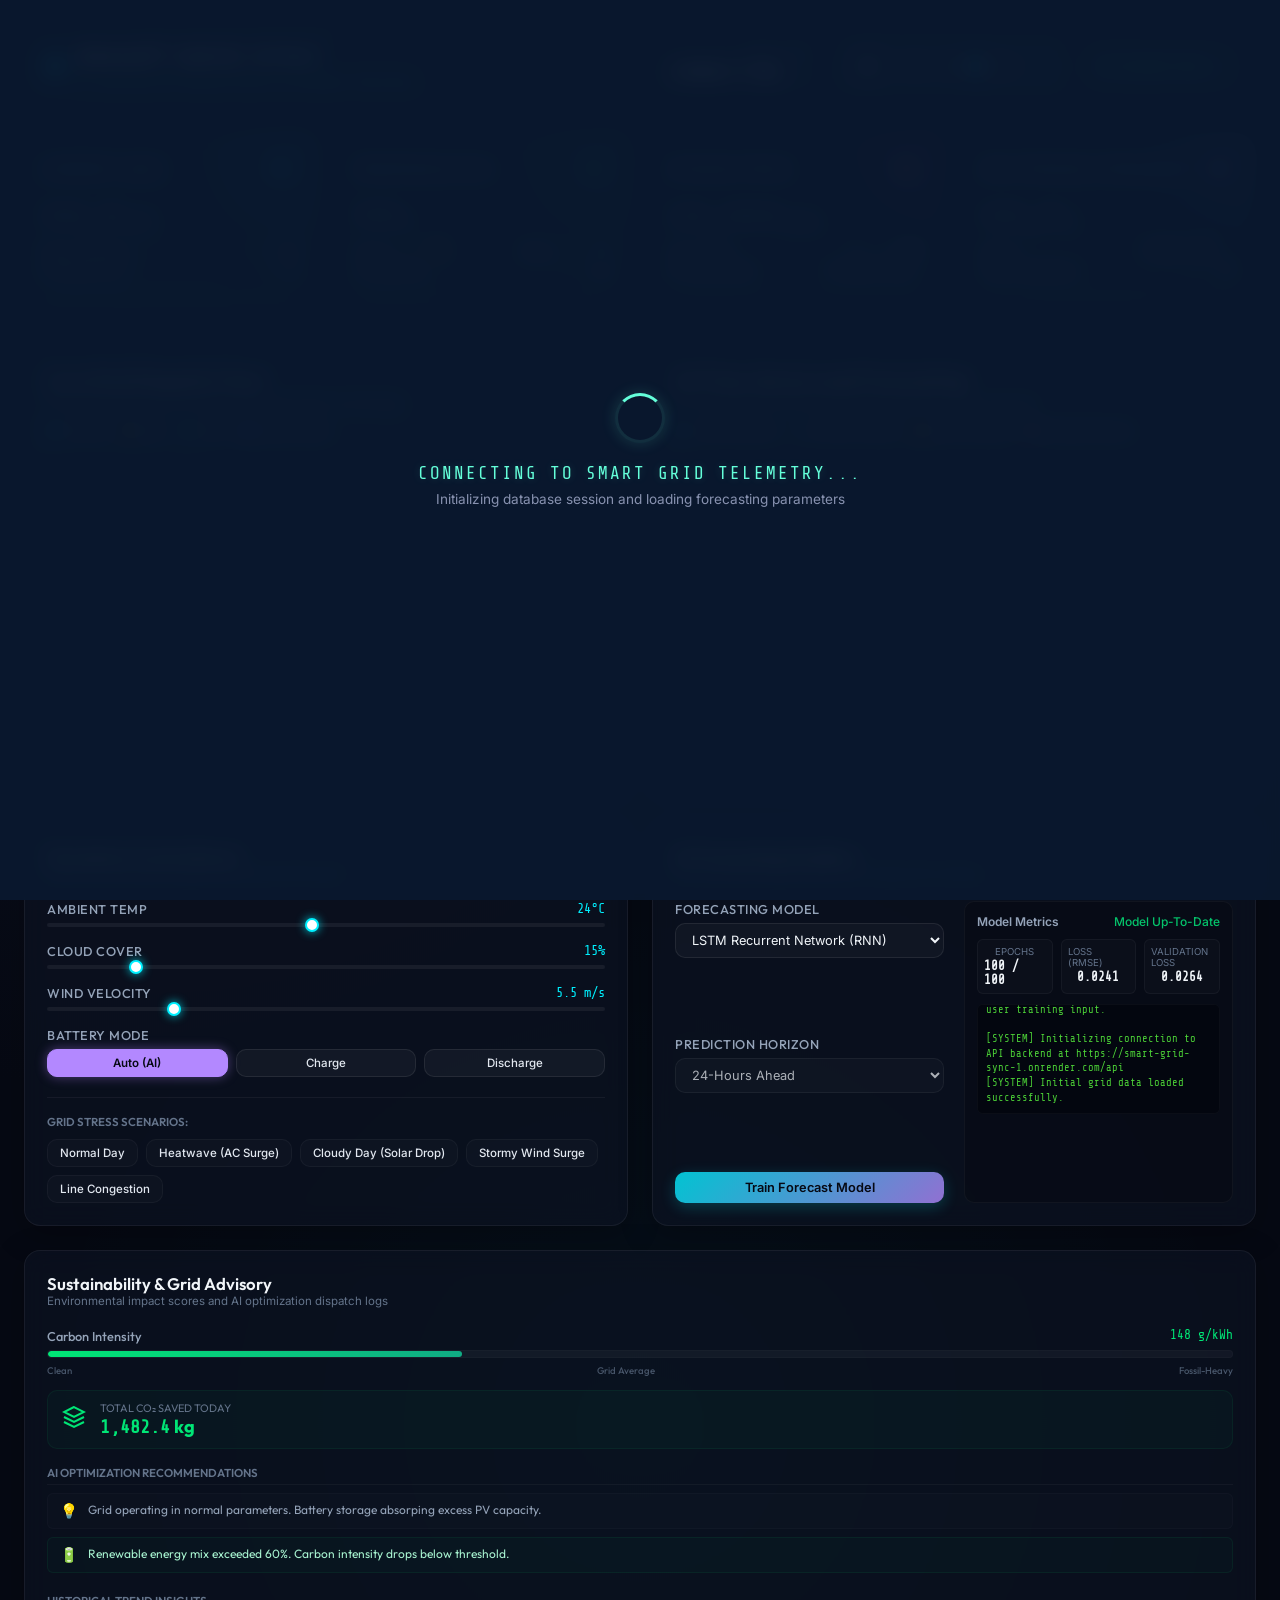
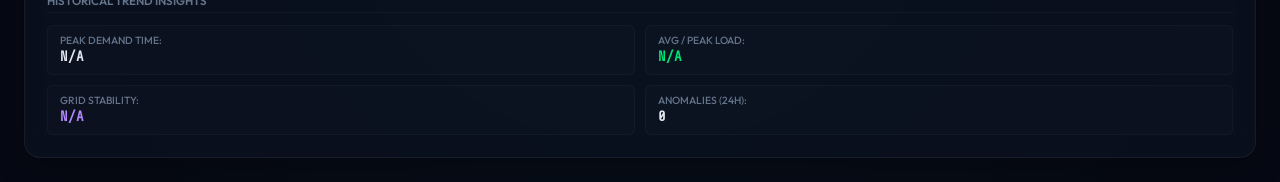
==== commit c9c7a36a: "ux: add global glassmorphic loading overlay and replace static placeholders with connecting dashes" ====
--- a/frontend/index.html
+++ b/frontend/index.html
@@ -11,6 +11,15 @@
     <link rel="stylesheet" href="styles.css">
 </head>
 <body>
+    <!-- Global Loading Overlay -->
+    <div id="loading-overlay" class="loading-overlay">
+        <div class="loading-spinner-container">
+            <div class="loading-spinner"></div>
+            <div class="loading-text">CONNECTING TO SMART GRID TELEMETRY...</div>
+            <div class="loading-subtext">Initializing database session and loading forecasting parameters</div>
+        </div>
+    </div>
+
     <div class="app-container">
         <!-- Mixed Content Warning Banner (visible only if secure HTTPS pages fail to fetch insecure HTTP localhost API) -->
         <div id="https-warning-banner" class="warning-banner hidden">
@@ -31,7 +40,7 @@
             <div class="sim-controls-panel">
                 <div class="sim-time-display">
                     <span class="label">GRID TIME:</span>
-                    <span id="grid-clock" class="mono-value">DAY 1 - 08:00</span>
+                    <span id="grid-clock" class="mono-value">CONNECTING...</span>
                 </div>
                 <div class="sim-speed-control">
                     <button id="btn-play-pause" class="btn btn-icon" title="Play/Pause Simulation">
@@ -42,12 +51,12 @@
                     <div class="speed-slider-container">
                         <span class="slider-label">SPEED:</span>
                         <input type="range" id="sim-speed" min="0" max="4" step="1" value="2">
-                        <span id="sim-speed-val" class="mono-label">10x</span>
+                        <span id="sim-speed-val" class="mono-label">--</span>
                     </div>
                 </div>
                 <div class="grid-status-badge pulse-glow green" id="grid-status">
                     <span class="status-indicator"></span>
-                    <span id="grid-status-text">GRID STABLE</span>
+                    <span id="grid-status-text">CONNECTING...</span>
                 </div>
             </div>
         </header>
@@ -67,19 +76,19 @@
                 </div>
                 <div class="kpi-body">
                     <div class="kpi-main-val">
-                        <span id="val-actual-load" class="mono-value">42.8</span><span class="unit">MW</span>
+                        <span id="val-actual-load" class="mono-value">--.-</span><span class="unit">MW</span>
                     </div>
                     <div class="kpi-sub-row">
                         <span class="kpi-sub-label">Base Demand:</span>
-                        <span id="val-base-load" class="mono-value">40.2 MW</span>
+                        <span id="val-base-load" class="mono-value">--.- MW</span>
                     </div>
                     <div class="kpi-sub-row">
                         <span class="kpi-sub-label">Forecast Acc:</span>
-                        <span id="val-forecast-acc" class="mono-value">98.4%</span>
+                        <span id="val-forecast-acc" class="mono-value">--.-%</span>
                     </div>
                 </div>
                 <div class="kpi-footer progress-bar-container">
-                    <div class="progress-bar-fill blue" id="bar-load-capacity" style="width: 65%;"></div>
+                    <div class="progress-bar-fill blue" id="bar-load-capacity" style="width: 0%;"></div>
                 </div>
             </div>
 
@@ -97,21 +106,21 @@
                 </div>
                 <div class="kpi-body">
                     <div class="kpi-main-val">
-                        <span id="val-renewable-percent" class="mono-value">62</span><span class="unit">%</span>
-                    </div>
-                    <div class="kpi-sub-row">
-                        <span class="kpi-sub-label">Solar: <span id="val-solar-mw" class="mono-value text-amber">18.4 MW</span></span>
-                        <span class="kpi-sub-label">Wind: <span id="val-wind-mw" class="mono-value text-green">8.1 MW</span></span>
+                        <span id="val-renewable-percent" class="mono-value">--</span><span class="unit">%</span>
+                    </div>
+                    <div class="kpi-sub-row">
+                        <span class="kpi-sub-label">Solar: <span id="val-solar-mw" class="mono-value text-amber">--.- MW</span></span>
+                        <span class="kpi-sub-label">Wind: <span id="val-wind-mw" class="mono-value text-green">--.- MW</span></span>
                     </div>
                     <div class="kpi-sub-row">
                         <span class="kpi-sub-label">Curtailment:</span>
-                        <span id="val-curtailment" class="mono-value red-text">0.0 MW</span>
+                        <span id="val-curtailment" class="mono-value">--.- MW</span>
                     </div>
                 </div>
                 <div class="kpi-footer renewable-segment-bar">
-                    <div class="segment solar" id="bar-solar-pct" style="width: 40%;"></div>
-                    <div class="segment wind" id="bar-wind-pct" style="width: 22%;"></div>
-                    <div class="segment other" id="bar-other-pct" style="width: 38%;"></div>
+                    <div class="segment solar" id="bar-solar-pct" style="width: 0%;"></div>
+                    <div class="segment wind" id="bar-wind-pct" style="width: 0%;"></div>
+                    <div class="segment other" id="bar-other-pct" style="width: 0%;"></div>
                 </div>
             </div>
 
@@ -130,19 +139,19 @@
                 </div>
                 <div class="kpi-body">
                     <div class="kpi-main-val">
-                        <span class="currency">₹</span><span id="val-dynamic-price" class="mono-value">0.142</span><span class="unit">/kWh</span>
+                        <span class="currency">₹</span><span id="val-dynamic-price" class="mono-value">-.---</span><span class="unit">/kWh</span>
                     </div>
                     <div class="kpi-sub-row">
                         <span class="kpi-sub-label">Avg Tariff:</span>
-                        <span id="val-avg-price" class="mono-value">₹0.150/kWh</span>
+                        <span id="val-avg-price" class="mono-value">₹-.---/kWh</span>
                     </div>
                     <div class="kpi-sub-row">
                         <span class="kpi-sub-label">Pricing Status:</span>
-                        <span id="val-price-rate" class="rate-status green-text">NOMINAL RATE</span>
+                        <span id="val-price-rate" class="rate-status">CONNECTING...</span>
                     </div>
                 </div>
                 <div class="kpi-footer progress-bar-container">
-                    <div class="progress-bar-fill pink" id="bar-price-tier" style="width: 45%;"></div>
+                    <div class="progress-bar-fill pink" id="bar-price-tier" style="width: 0%;"></div>
                 </div>
             </div>
 
@@ -160,19 +169,19 @@
                 </div>
                 <div class="kpi-body">
                     <div class="kpi-main-val">
-                        <span id="val-battery-soc" class="mono-value">54.2</span><span class="unit">%</span>
+                        <span id="val-battery-soc" class="mono-value">--.-</span><span class="unit">%</span>
                     </div>
                     <div class="kpi-sub-row">
                         <span class="kpi-sub-label">State:</span>
-                        <span id="val-battery-state" class="mono-value text-purple">CHARGING (+4.2 MW)</span>
+                        <span id="val-battery-state" class="mono-value">CONNECTING...</span>
                     </div>
                     <div class="kpi-sub-row">
                         <span class="kpi-sub-label">Grid Frequency:</span>
-                        <span id="val-grid-freq" class="mono-value">59.98 Hz</span>
+                        <span id="val-grid-freq" class="mono-value">--.-- Hz</span>
                     </div>
                 </div>
                 <div class="kpi-footer progress-bar-container">
-                    <div class="progress-bar-fill purple" id="bar-battery-soc" style="width: 54%;"></div>
+                    <div class="progress-bar-fill purple" id="bar-battery-soc" style="width: 0%;"></div>
                 </div>
             </div>
         </section>
--- a/frontend/styles.css
+++ b/frontend/styles.css
@@ -1280,3 +1280,56 @@
     line-height: 1.2;
 }
 
+/* Global Glassmorphic Loading Screen */
+.loading-overlay {
+    position: fixed;
+    top: 0;
+    left: 0;
+    width: 100vw;
+    height: 100vh;
+    background: rgba(10, 25, 47, 0.95); /* Deep Navy */
+    backdrop-filter: blur(10px);
+    display: flex;
+    justify-content: center;
+    align-items: center;
+    z-index: 9999;
+    transition: opacity 0.4s ease, transform 0.4s ease;
+}
+
+.loading-overlay.fade-out {
+    opacity: 0;
+    pointer-events: none;
+    transform: scale(1.03);
+}
+
+.loading-spinner-container {
+    text-align: center;
+    padding: 24px;
+}
+
+.loading-spinner {
+    width: 50px;
+    height: 50px;
+    border: 3px solid rgba(100, 255, 218, 0.1);
+    border-top-color: #64ffda; /* Neon Teal */
+    border-radius: 50%;
+    animation: spin 0.8s infinite linear;
+    margin: 0 auto 20px;
+    box-shadow: 0 0 15px rgba(100, 255, 218, 0.15);
+}
+
+.loading-text {
+    font-family: 'Share Tech Mono', monospace;
+    font-size: 1.1rem;
+    color: #64ffda;
+    letter-spacing: 2px;
+    margin-bottom: 8px;
+    text-shadow: 0 0 10px rgba(100, 255, 218, 0.2);
+}
+
+.loading-subtext {
+    font-family: 'Inter', sans-serif;
+    font-size: 0.85rem;
+    color: #8892b0;
+}
+
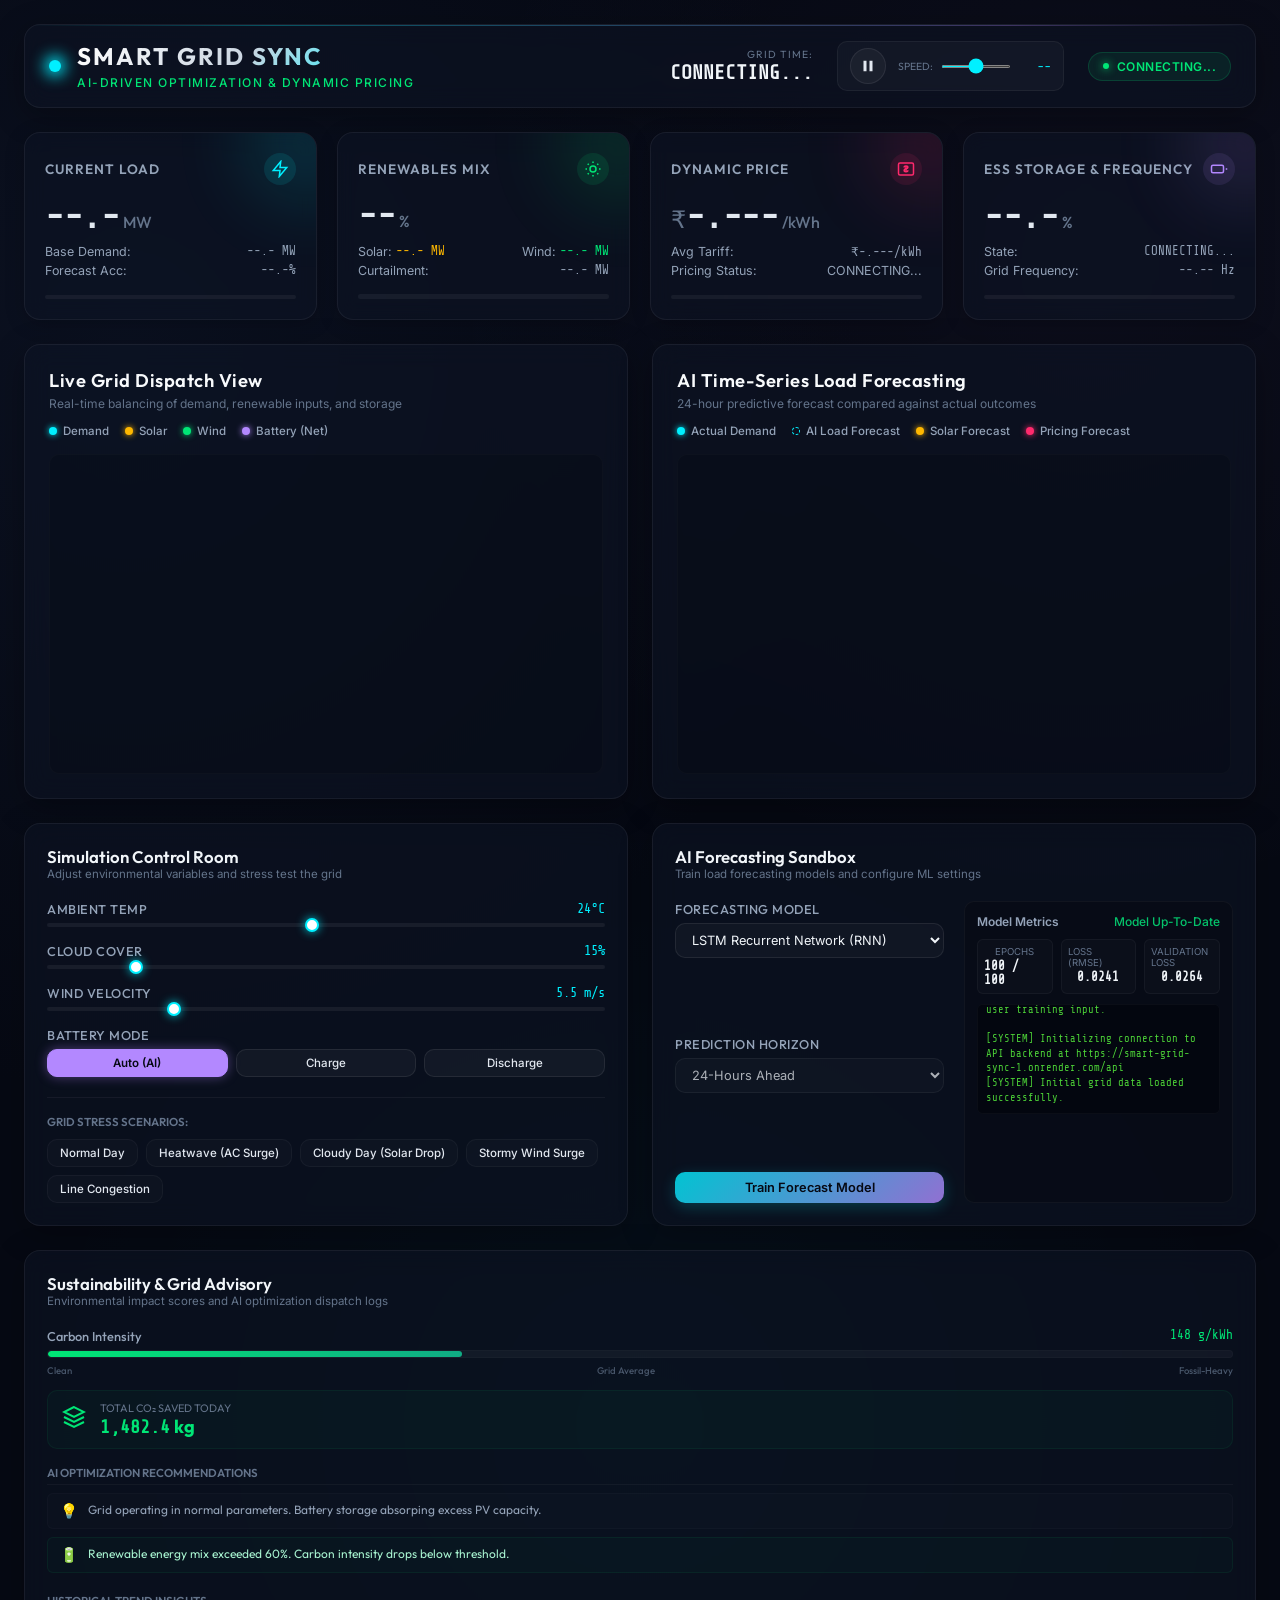
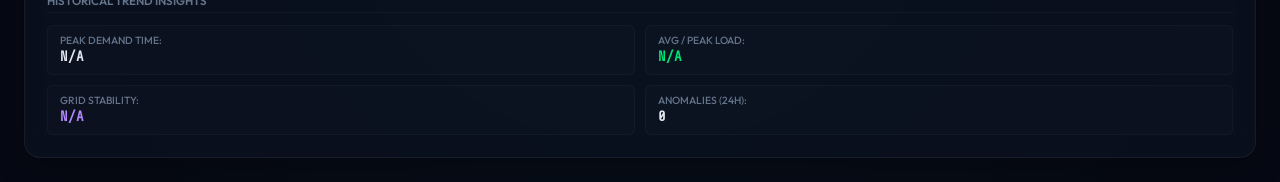
==== commit 354f57c8: "fix: add cache busting query to app.js script tag and safety fallback timeout for loading overlay" ====
--- a/frontend/index.html
+++ b/frontend/index.html
@@ -472,6 +472,6 @@
     </div>
 
     <!-- Scripts -->
-    <script src="app.js"></script>
+    <script src="app.js?v=1.0.3"></script>
 </body>
 </html>
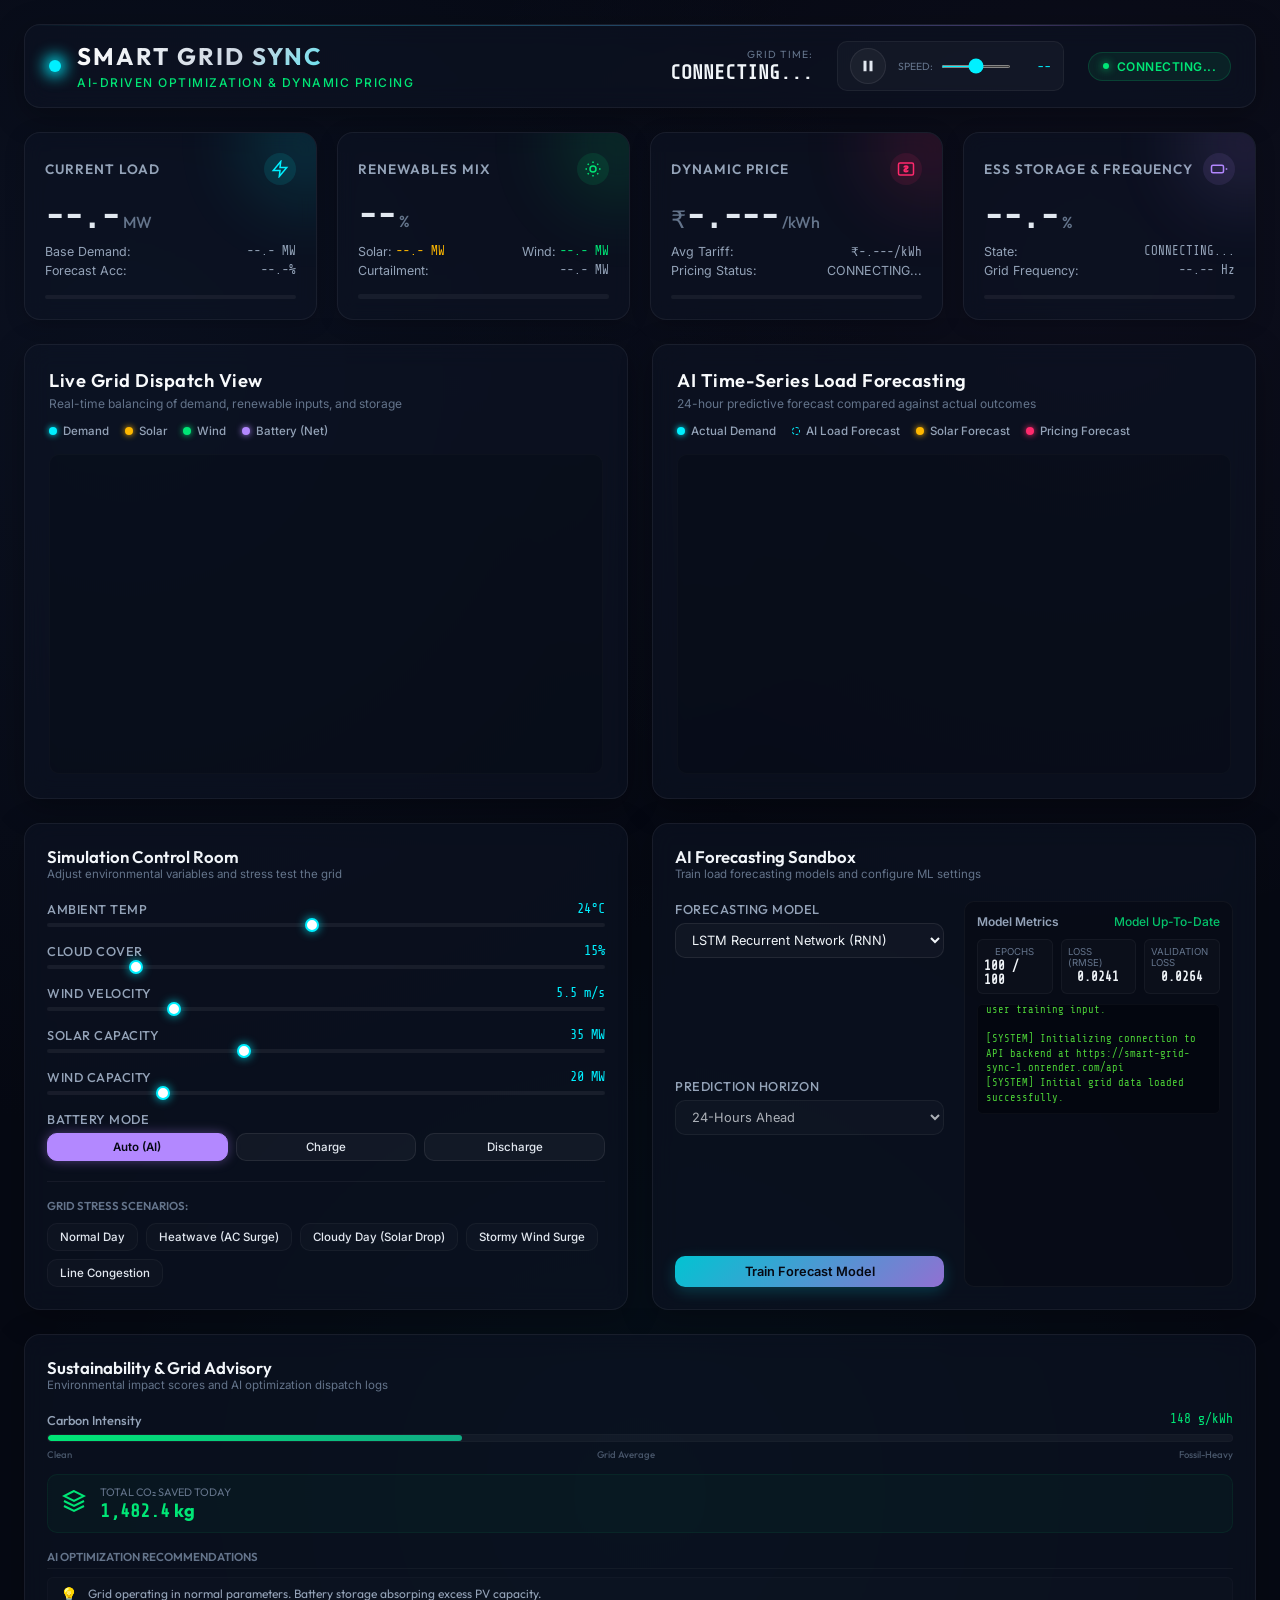
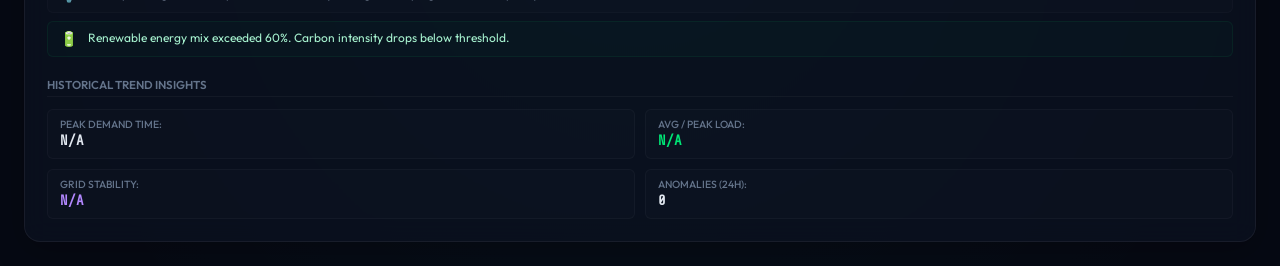
==== commit 68c7e40f: "feat: add renewable capacity sliders in control room and update presentation slide deck" ====
--- a/frontend/index.html
+++ b/frontend/index.html
@@ -299,6 +299,23 @@
                         <input type="range" id="slider-wind" min="0" max="25" step="0.5" value="5.5" class="styled-range">
                     </div>
 
+                    <!-- Renewable Capacity Sliders -->
+                    <div class="control-group">
+                        <div class="control-header">
+                            <span class="control-label">Solar Capacity</span>
+                            <span id="val-ctrl-solar-cap" class="mono-label">35 MW</span>
+                        </div>
+                        <input type="range" id="slider-solar-cap" min="0" max="100" value="35" class="styled-range">
+                    </div>
+
+                    <div class="control-group">
+                        <div class="control-header">
+                            <span class="control-label">Wind Capacity</span>
+                            <span id="val-ctrl-wind-cap" class="mono-label">20 MW</span>
+                        </div>
+                        <input type="range" id="slider-wind-cap" min="0" max="100" value="20" class="styled-range">
+                    </div>
+
                     <!-- Battery Control Mode -->
                     <div class="control-group">
                         <span class="control-label">Battery Mode</span>
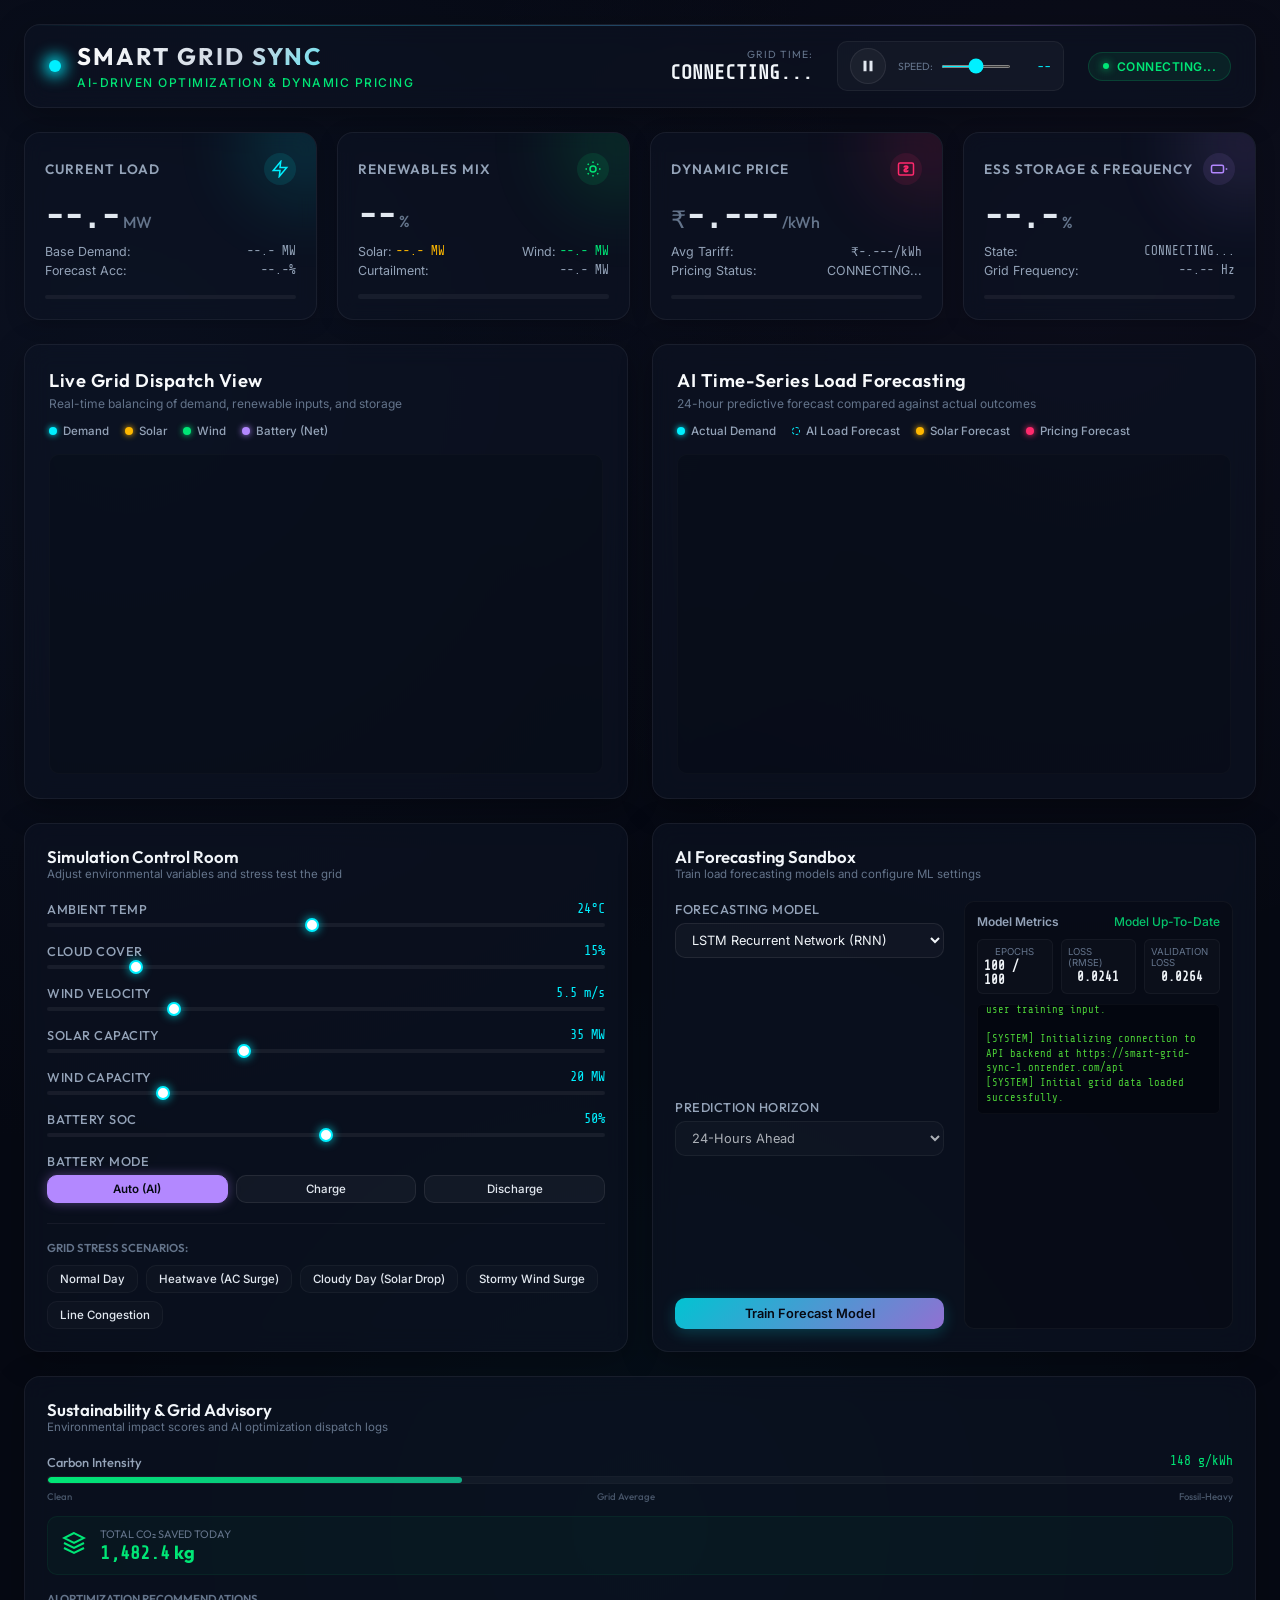
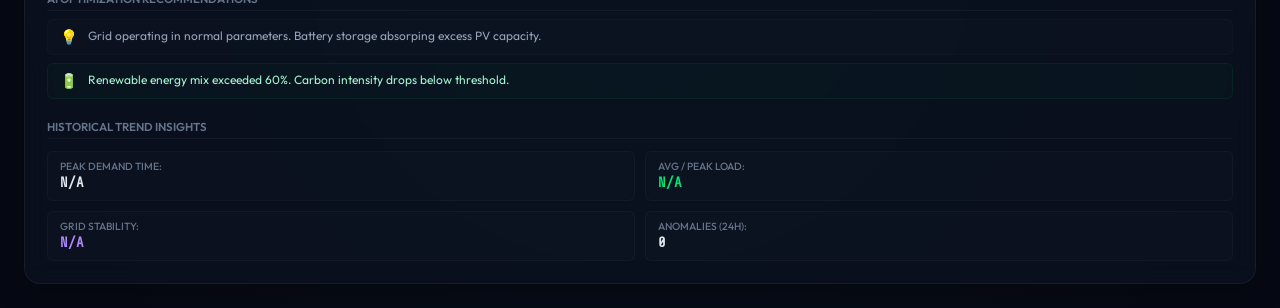
==== commit 46fde445: "feat: add manual Battery SoC slider to control room and update presentation slide deck" ====
--- a/frontend/index.html
+++ b/frontend/index.html
@@ -316,6 +316,15 @@
                         <input type="range" id="slider-wind-cap" min="0" max="100" value="20" class="styled-range">
                     </div>
 
+                    <!-- Battery SoC Slider -->
+                    <div class="control-group">
+                        <div class="control-header">
+                            <span class="control-label">Battery SoC</span>
+                            <span id="val-ctrl-battery-soc" class="mono-label">50%</span>
+                        </div>
+                        <input type="range" id="slider-battery-soc" min="0" max="100" value="50" class="styled-range">
+                    </div>
+
                     <!-- Battery Control Mode -->
                     <div class="control-group">
                         <span class="control-label">Battery Mode</span>
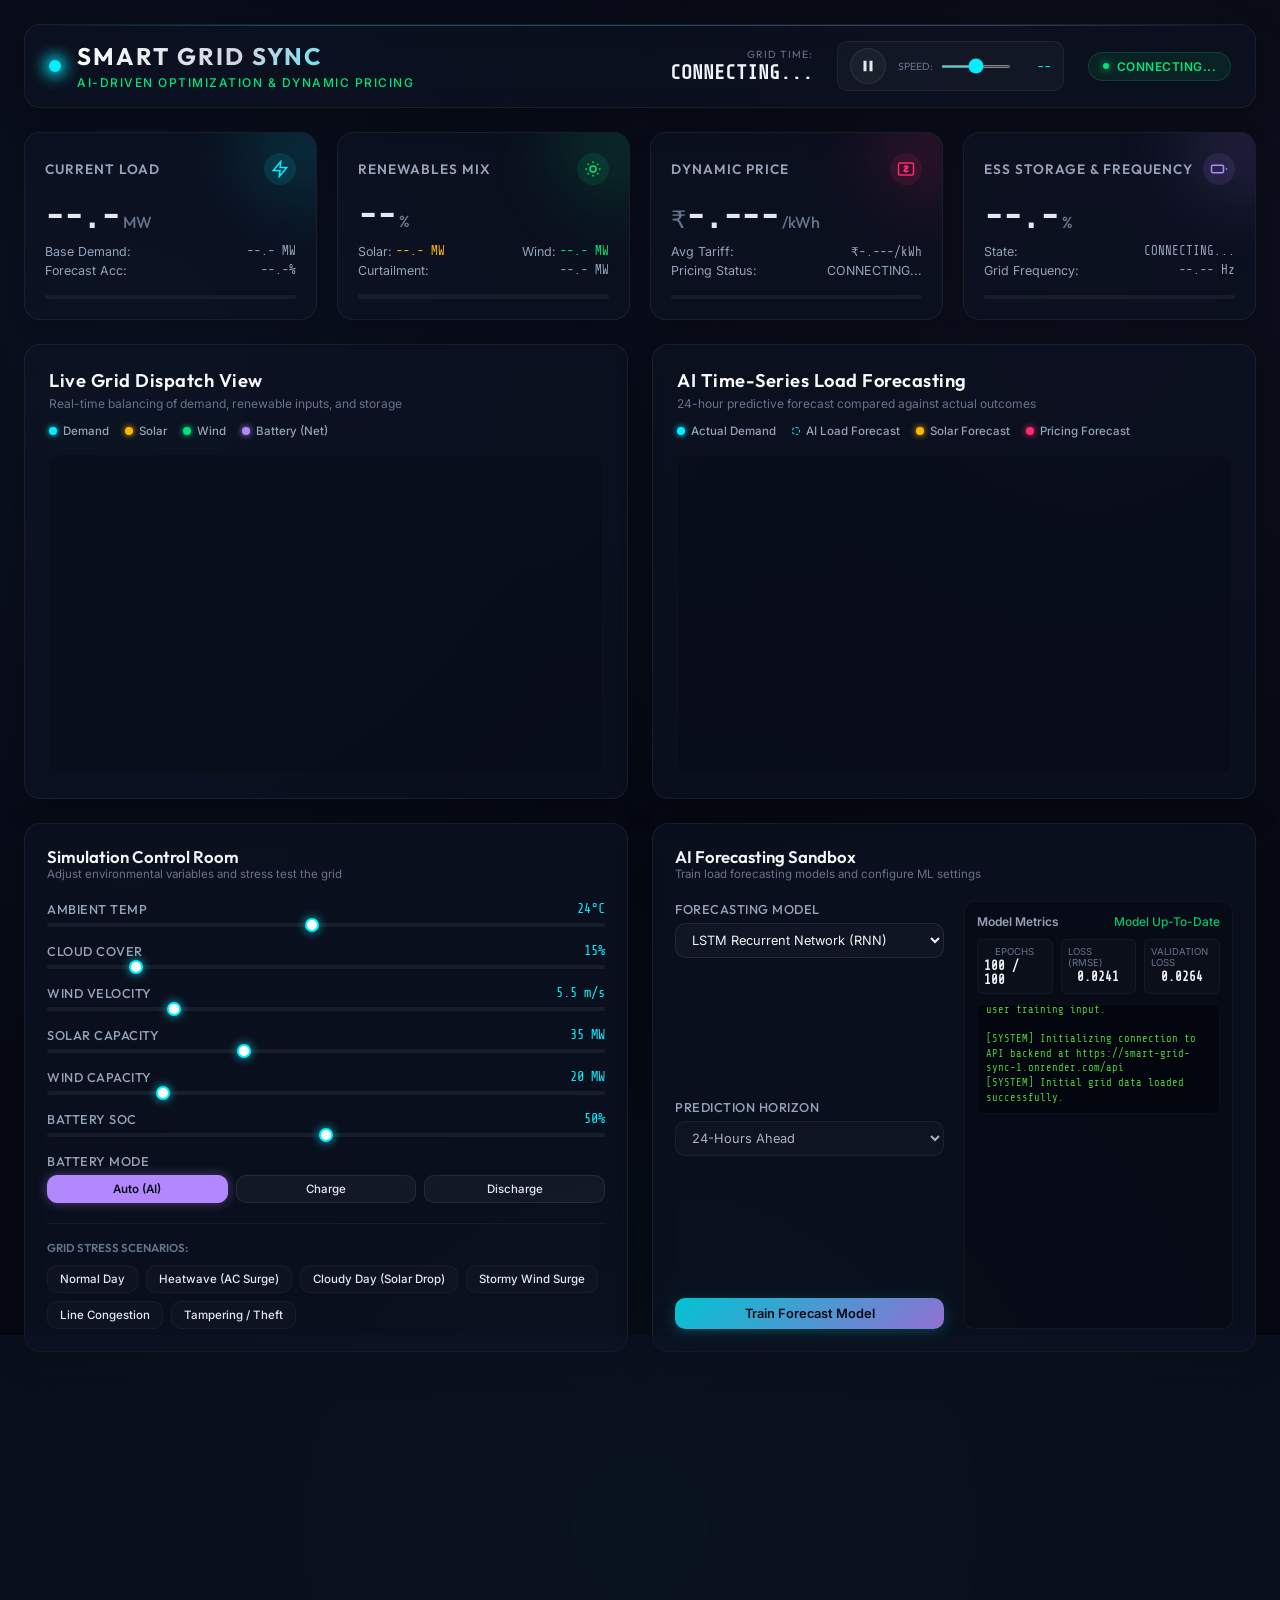
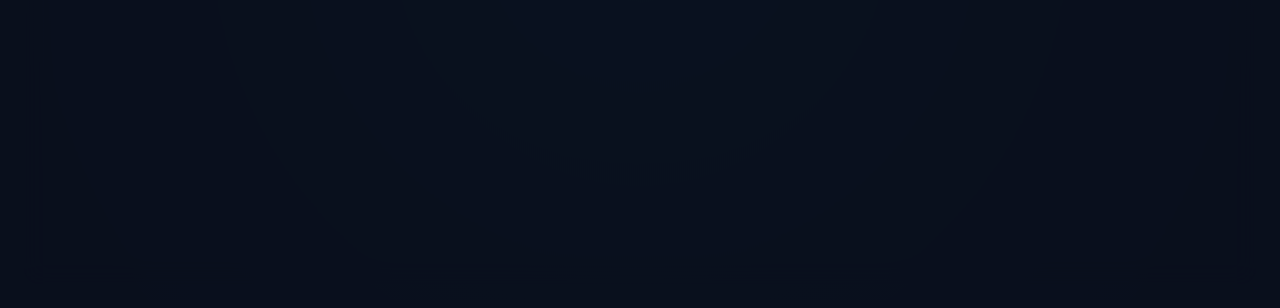
==== commit e87a8cfe: "feat: integrate explicit theft/tamper detection, add dashboard hotkey and update reports" ====
--- a/frontend/index.html
+++ b/frontend/index.html
@@ -345,6 +345,7 @@
                         <button class="btn btn-scenario" data-scenario="cloudy">Cloudy Day (Solar Drop)</button>
                         <button class="btn btn-scenario" data-scenario="storm">Stormy Wind Surge</button>
                         <button class="btn btn-scenario" data-scenario="congestion">Line Congestion</button>
+                        <button class="btn btn-scenario" data-scenario="theft">Tampering / Theft</button>
                     </div>
                 </div>
             </div>
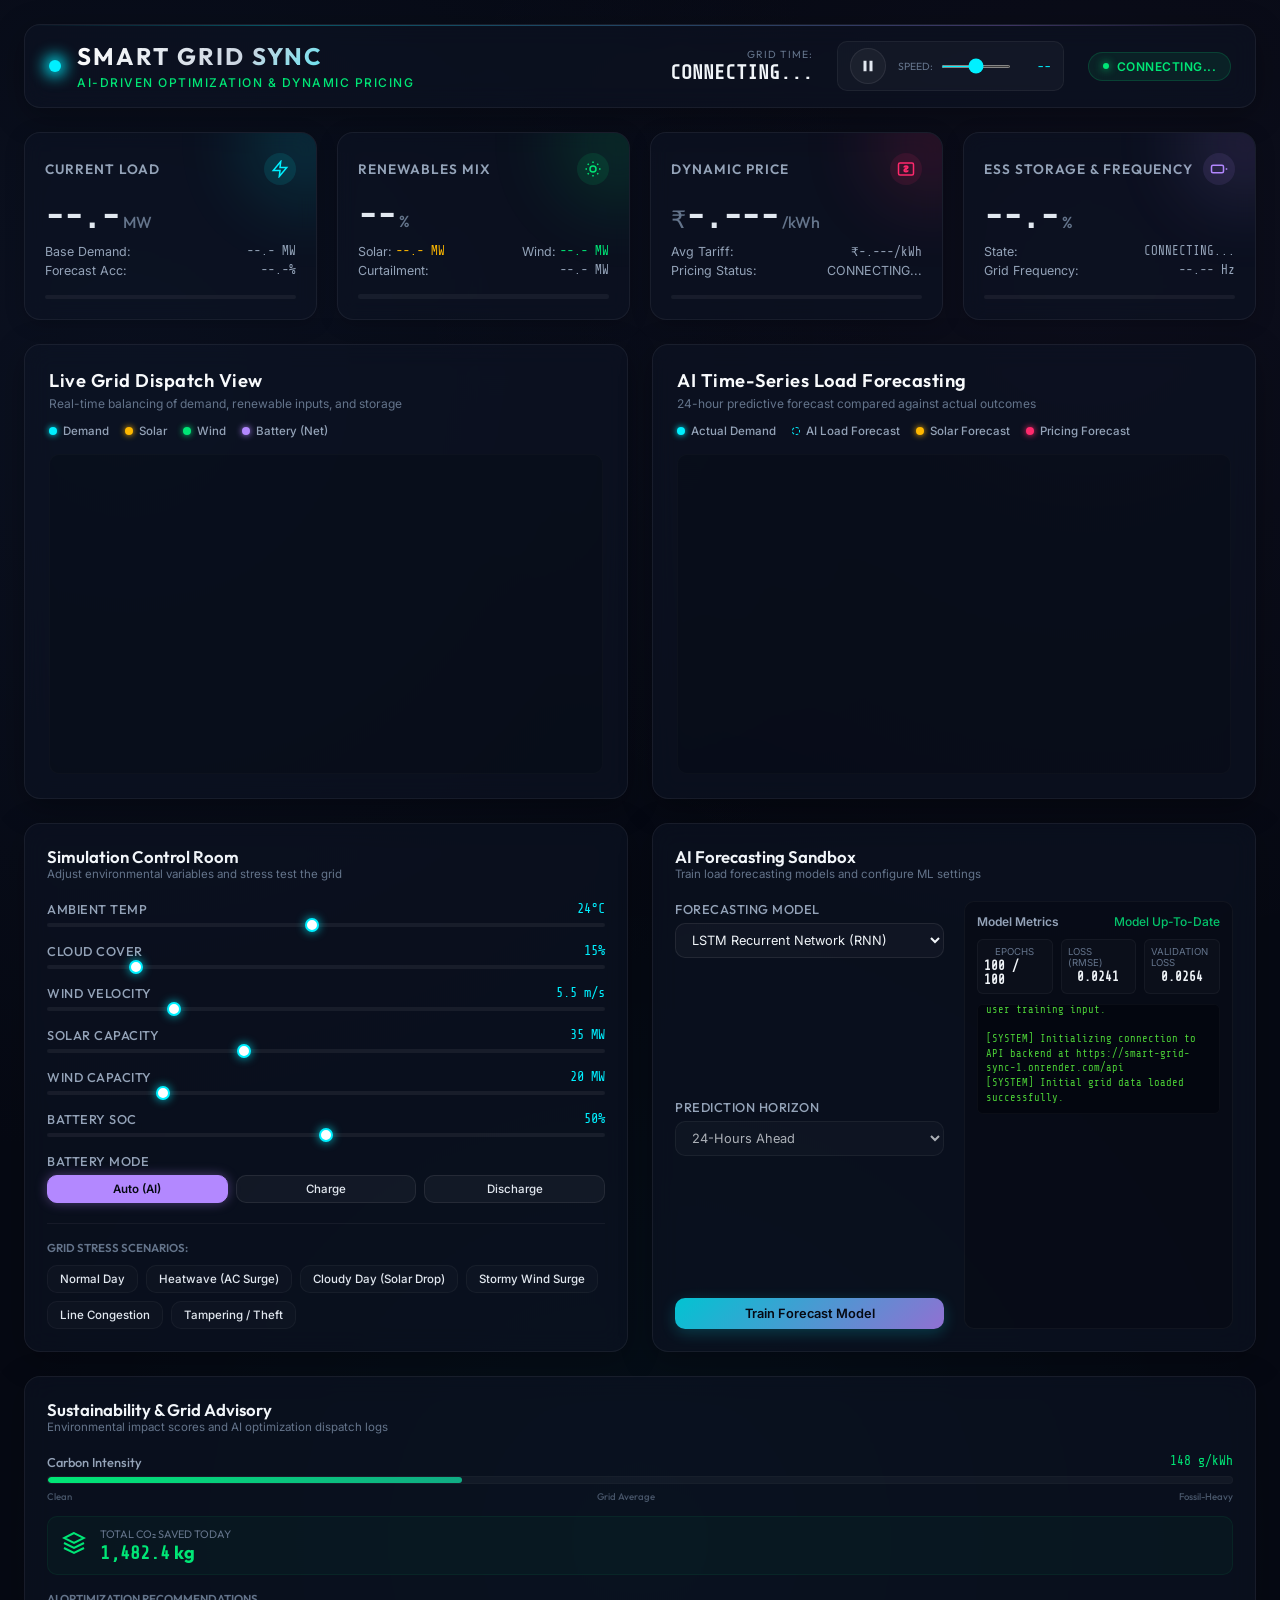
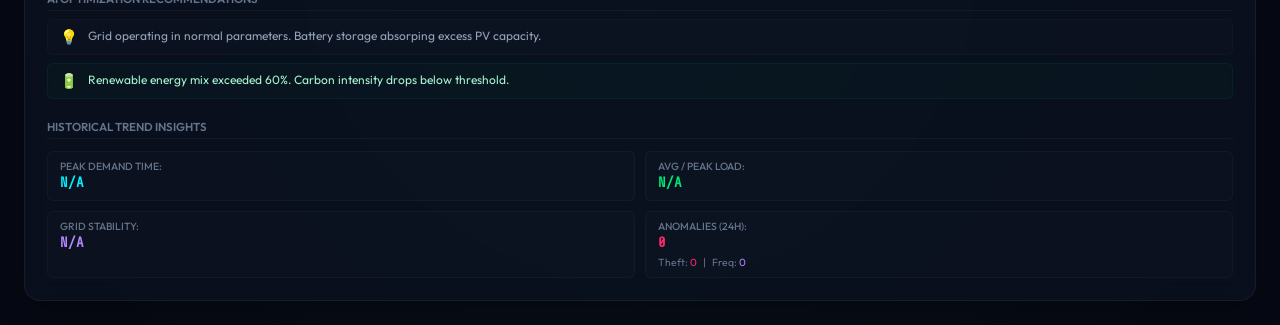
==== commit 5460cfe0: "feat: complete theft anomaly detection display in trends card and update compiled presentation/repor" ====
--- a/frontend/index.html
+++ b/frontend/index.html
@@ -490,6 +490,11 @@
                             <div class="trend-item">
                                 <span class="trend-label">Anomalies (24h):</span>
                                 <span id="trend-anomalies" class="mono-value text-pink">0</span>
+                                <div class="trend-sub-details" style="font-size: 0.65rem; color: #64748b; margin-top: 4px; display: flex; gap: 6px;">
+                                    <span>Theft: <span id="trend-theft-count" class="text-pink">0</span></span>
+                                    <span>|</span>
+                                    <span>Freq: <span id="trend-freq-count" class="text-purple">0</span></span>
+                                </div>
                             </div>
                         </div>
                     </div>
--- a/frontend/styles.css
+++ b/frontend/styles.css
@@ -391,6 +391,8 @@
 .text-amber { color: var(--color-solar) !important; }
 .text-green { color: var(--color-wind) !important; }
 .text-purple { color: var(--color-battery) !important; }
+.text-blue { color: var(--color-load) !important; }
+.text-pink { color: var(--color-price) !important; }
 .red-text { color: var(--color-warning) !important; }
 .green-text { color: var(--color-success) !important; }
 
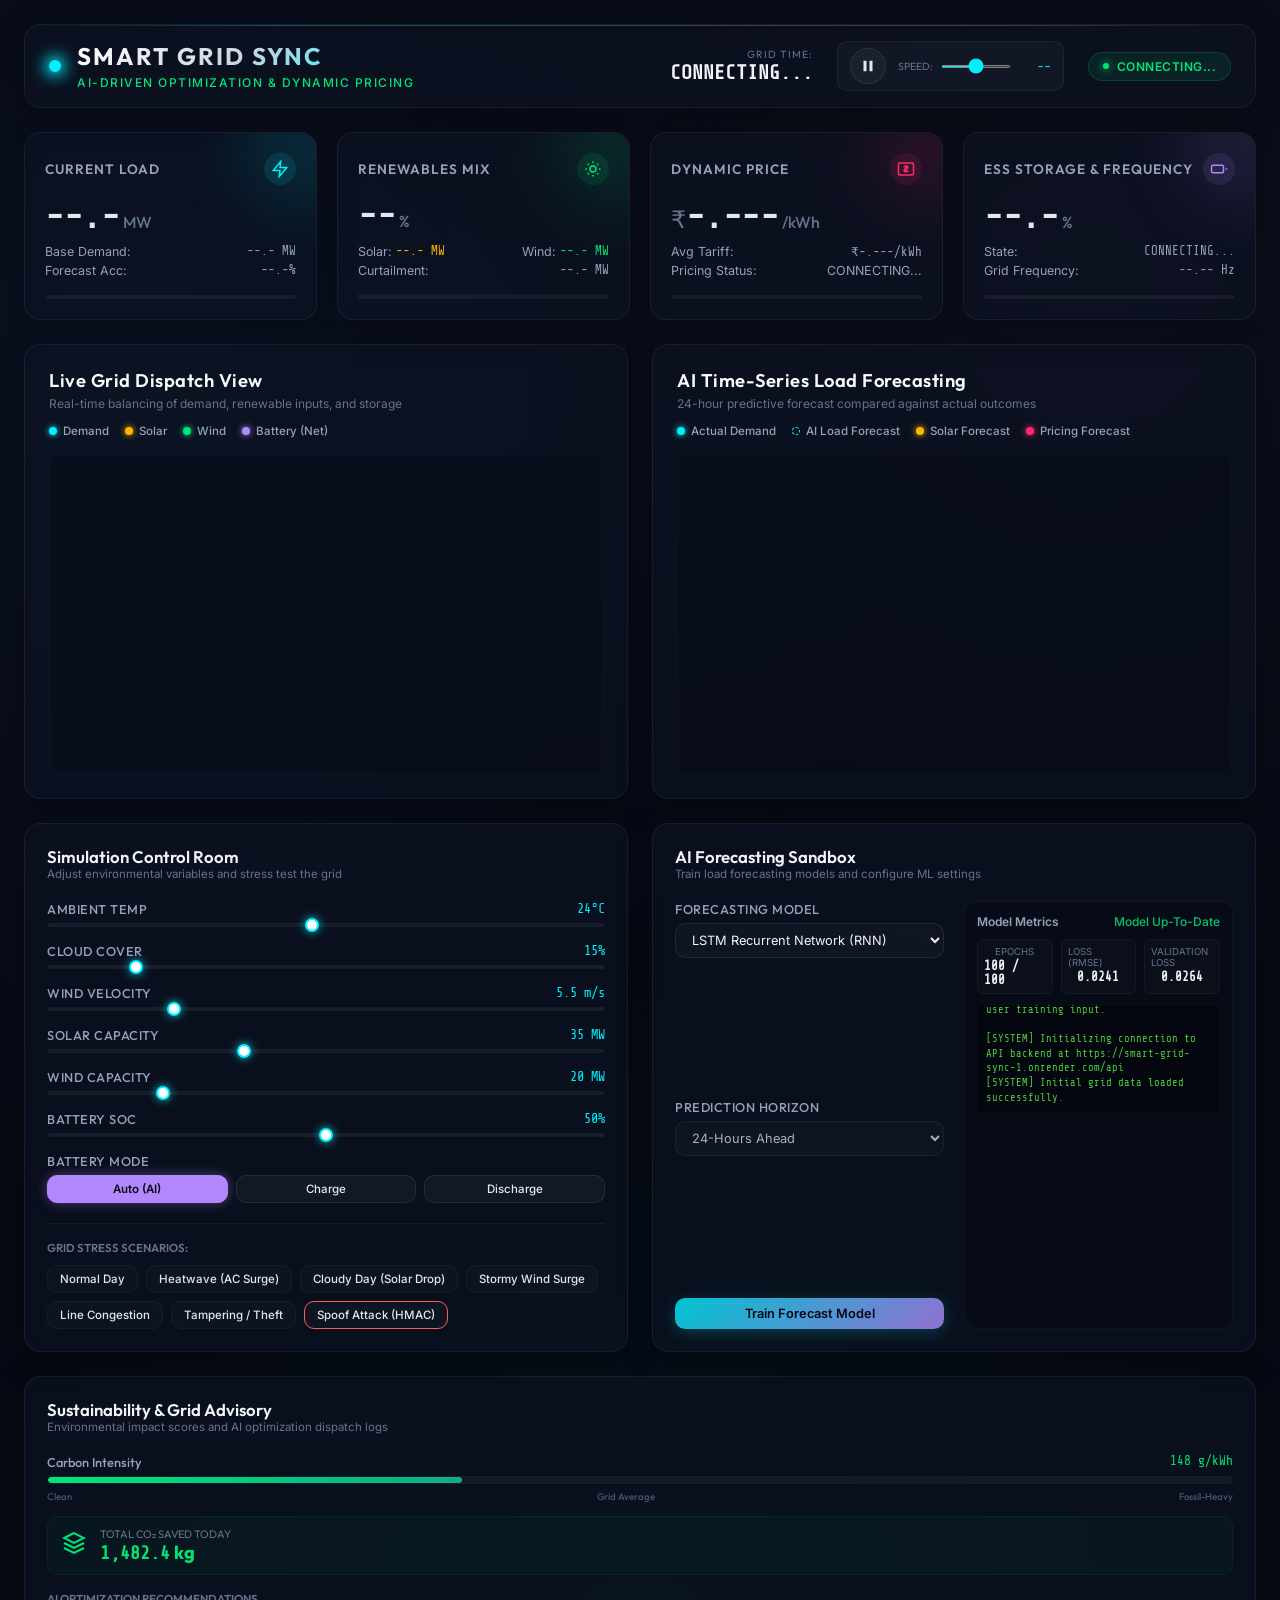
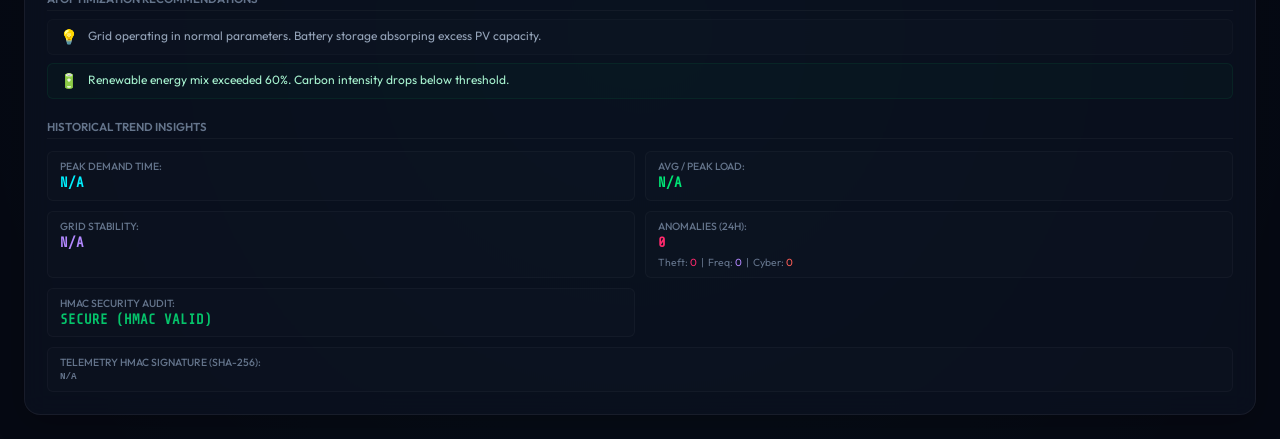
==== commit da8a3e19: "feat: implement cryptographic HMAC security audit ledger and spoof cyberattack simulation scenario" ====
--- a/frontend/index.html
+++ b/frontend/index.html
@@ -346,6 +346,7 @@
                         <button class="btn btn-scenario" data-scenario="storm">Stormy Wind Surge</button>
                         <button class="btn btn-scenario" data-scenario="congestion">Line Congestion</button>
                         <button class="btn btn-scenario" data-scenario="theft">Tampering / Theft</button>
+                        <button class="btn btn-scenario" data-scenario="cyberattack" style="border-color: var(--color-warning);">Spoof Attack (HMAC)</button>
                     </div>
                 </div>
             </div>
@@ -490,11 +491,21 @@
                             <div class="trend-item">
                                 <span class="trend-label">Anomalies (24h):</span>
                                 <span id="trend-anomalies" class="mono-value text-pink">0</span>
-                                <div class="trend-sub-details" style="font-size: 0.65rem; color: #64748b; margin-top: 4px; display: flex; gap: 6px;">
+                                <div class="trend-sub-details" style="font-size: 0.65rem; color: #64748b; margin-top: 4px; display: flex; gap: 4px; flex-wrap: wrap;">
                                     <span>Theft: <span id="trend-theft-count" class="text-pink">0</span></span>
                                     <span>|</span>
                                     <span>Freq: <span id="trend-freq-count" class="text-purple">0</span></span>
+                                    <span>|</span>
+                                    <span>Cyber: <span id="trend-cyber-count" class="red-text">0</span></span>
                                 </div>
+                            </div>
+                            <div class="trend-item">
+                                <span class="trend-label">HMAC Security Audit:</span>
+                                <span id="security-badge" class="mono-value green-text">SECURE (HMAC VALID)</span>
+                            </div>
+                            <div class="trend-item" style="grid-column: span 2;">
+                                <span class="trend-label">Telemetry HMAC Signature (SHA-256):</span>
+                                <span id="security-signature" class="mono-value" style="font-size: 0.58rem; color: #64748b; word-break: break-all; font-family: monospace;">N/A</span>
                             </div>
                         </div>
                     </div>
